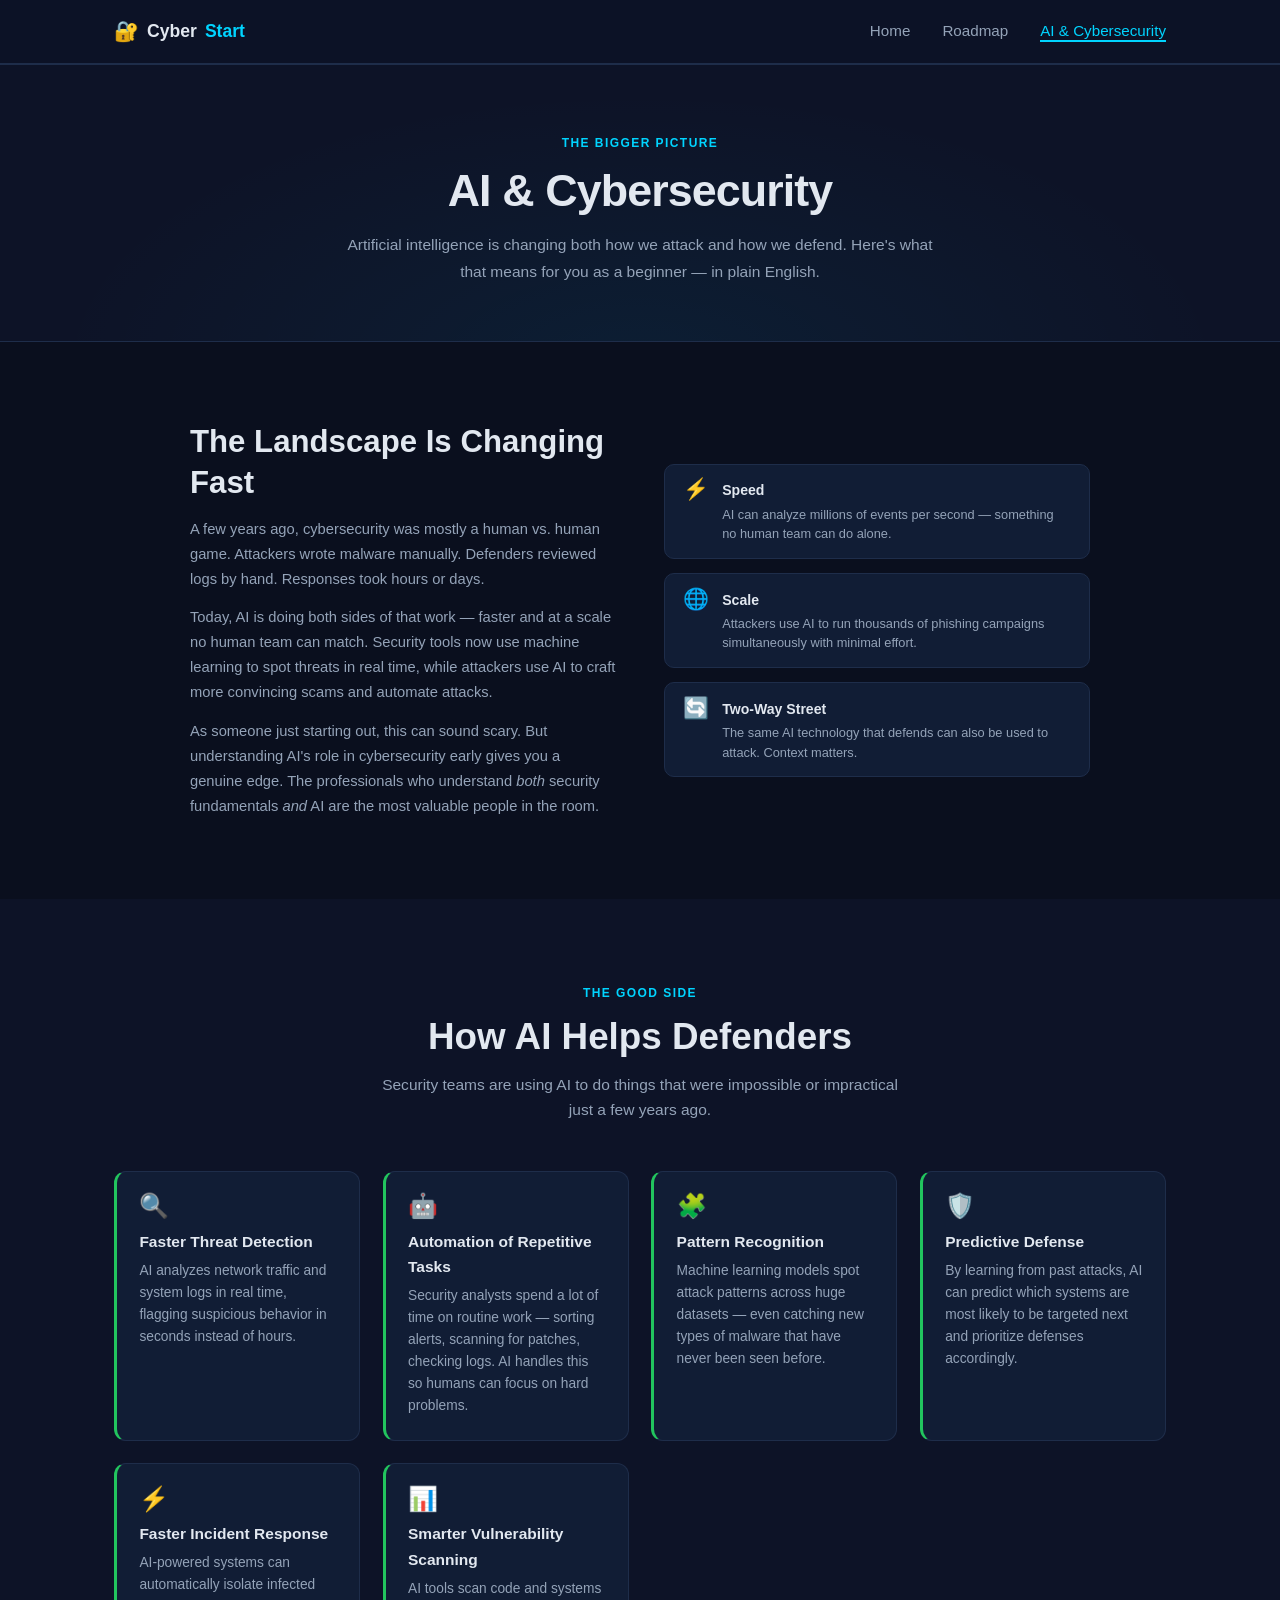
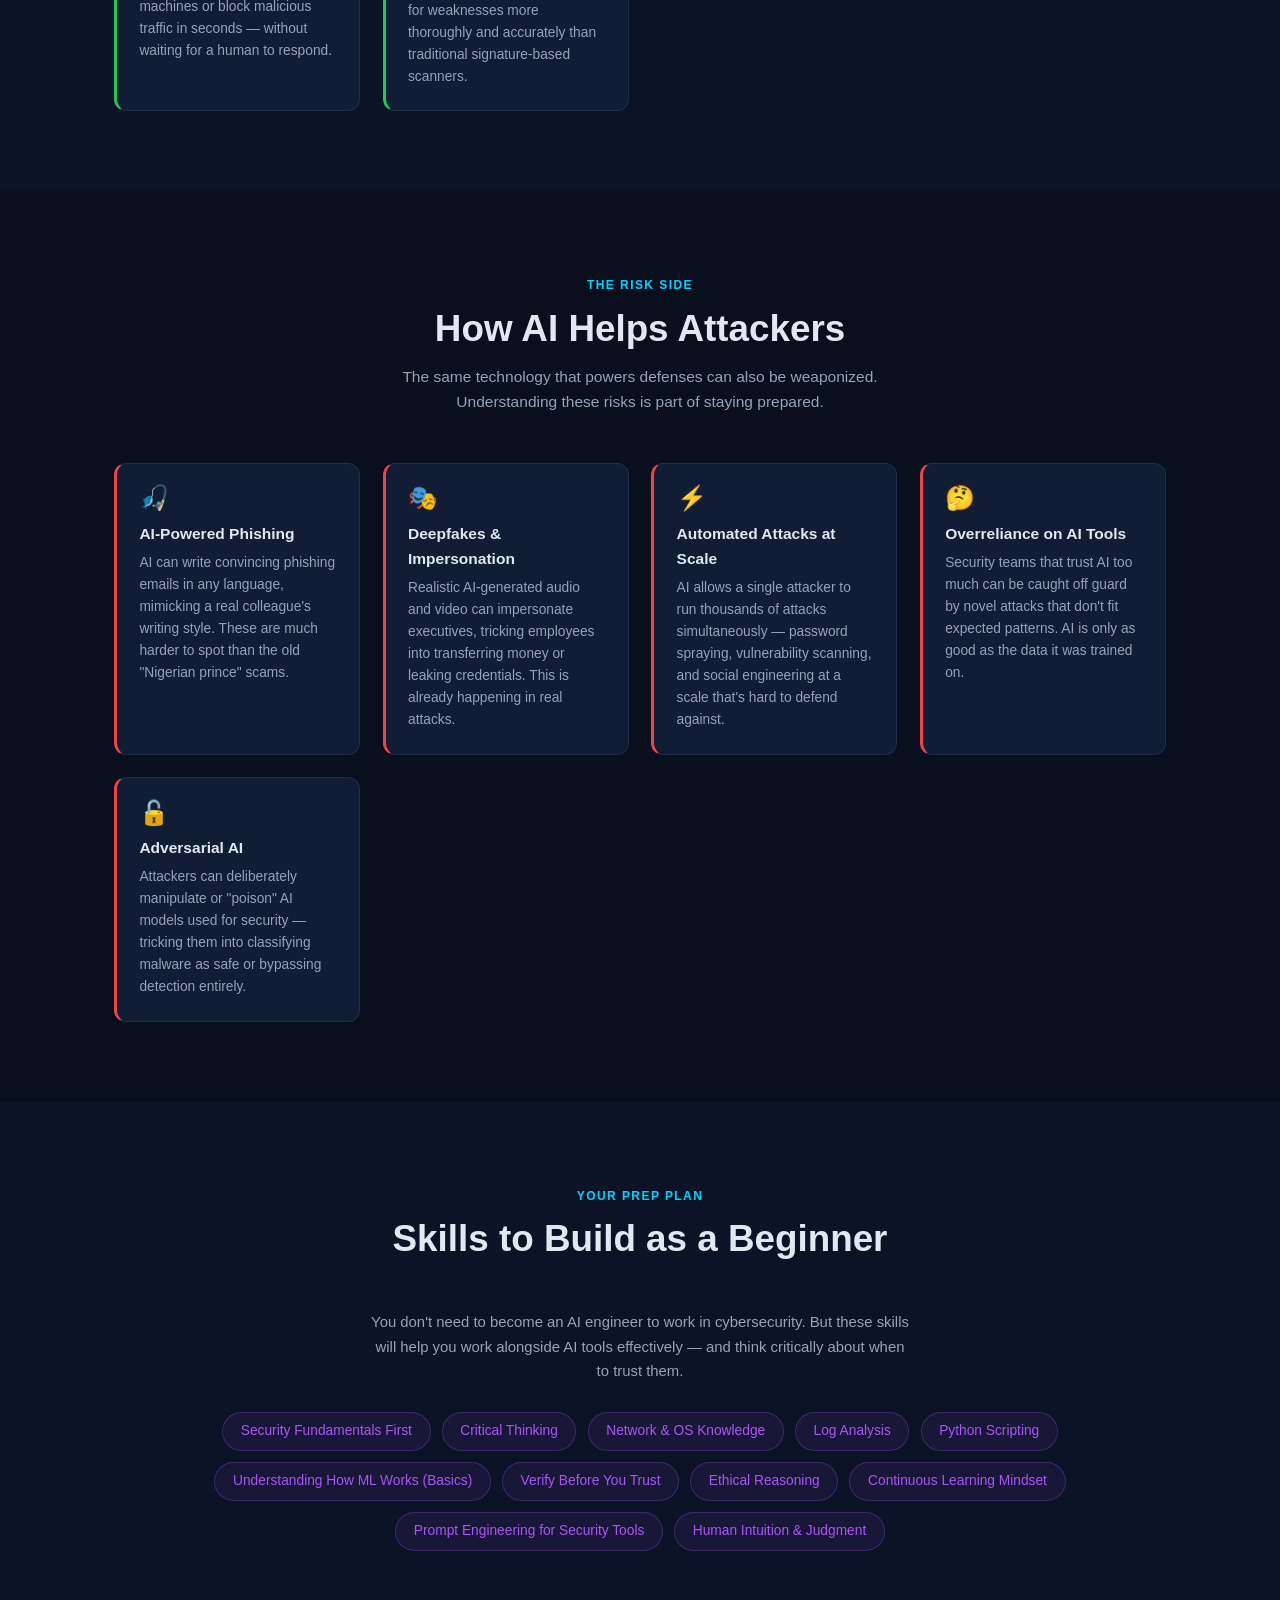
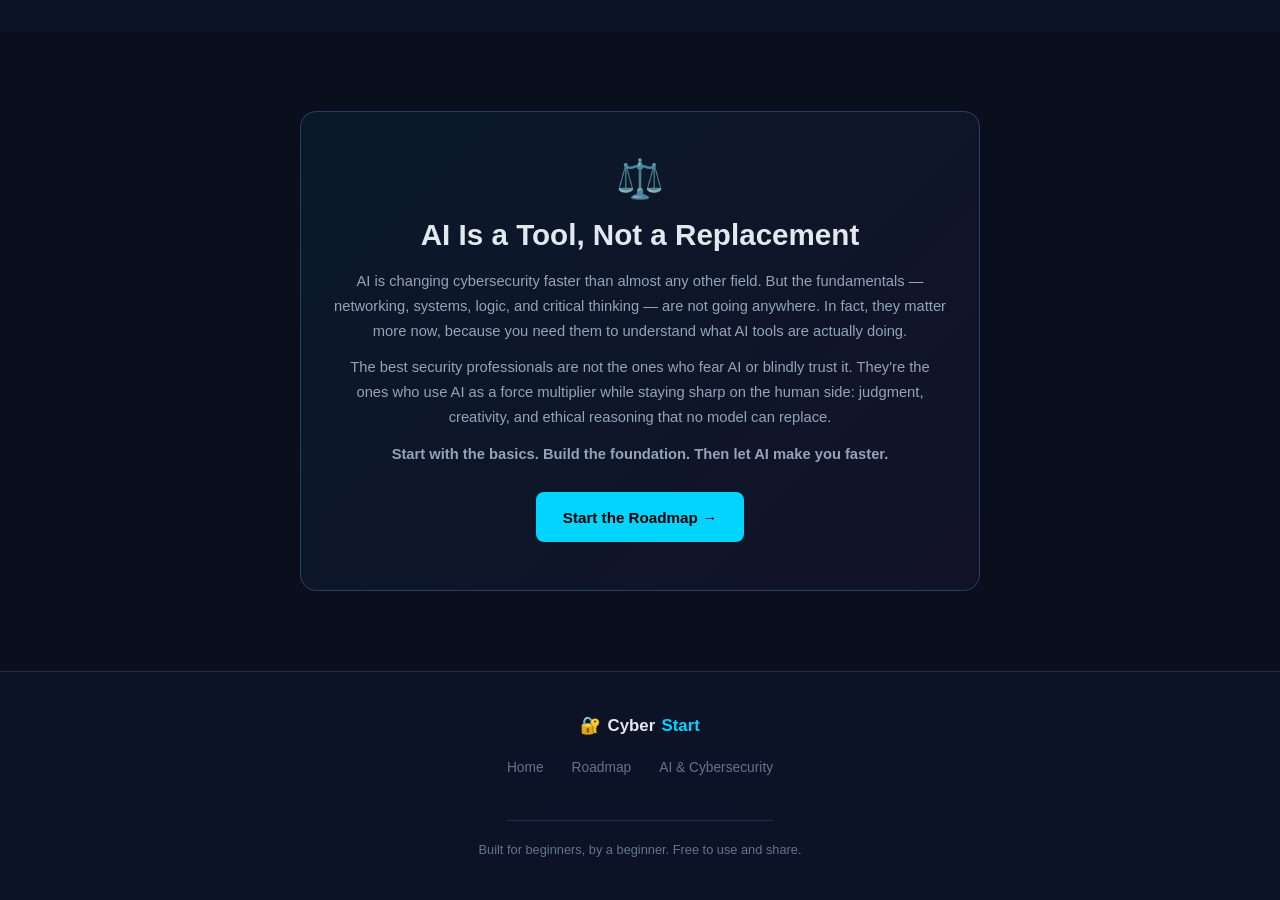
==== ai-cybersecurity.html @ e7b50ce2 "Add files via upload" ====
<!DOCTYPE html>
<html lang="en">
<head>
  <meta charset="UTF-8" />
  <meta name="viewport" content="width=device-width, initial-scale=1.0" />
  <title>AI &amp; Cybersecurity — CyberStart</title>
  <meta name="description" content="How artificial intelligence is changing cybersecurity — benefits, risks, and the skills you need to stay prepared as a beginner." />
  <link rel="stylesheet" href="styles.css" />
</head>
<body>

  <!-- =============================================
       NAVIGATION (same on all pages)
       ============================================= -->
  <nav>
    <div class="nav-inner">
      <a href="index.html" class="nav-logo">
        <span class="icon">🔐</span>
        Cyber<span class="accent">Start</span>
      </a>
      <ul class="nav-links">
        <li><a href="index.html">Home</a></li>
        <li><a href="roadmap.html">Roadmap</a></li>
        <li><a href="ai-cybersecurity.html">AI &amp; Cybersecurity</a></li>
      </ul>
      <button class="hamburger" id="hamburger" aria-label="Toggle navigation">
        <span></span>
        <span></span>
        <span></span>
      </button>
    </div>
  </nav>

  <div class="mobile-menu" id="mobile-menu">
    <a href="index.html">Home</a>
    <a href="roadmap.html">Roadmap</a>
    <a href="ai-cybersecurity.html">AI &amp; Cybersecurity</a>
  </div>


  <!-- =============================================
       PAGE HEADER
       ============================================= -->
  <div class="page-header">
    <div class="page-header-inner">
      <span class="pg-label">The Bigger Picture</span>
      <h1>AI &amp; Cybersecurity</h1>
      <p>
        Artificial intelligence is changing both how we attack and how we defend.
        Here's what that means for you as a beginner — in plain English.
      </p>
    </div>
  </div>


  <!-- =============================================
       INTRO — HOW AI IS CHANGING CYBERSECURITY
       Two-column layout on desktop, stacks on mobile
       ============================================= -->
  <section>
    <div class="container">
      <div class="ai-intro">

        <!-- Left: main explanation text -->
        <div class="ai-intro-text">
          <h2>The Landscape Is Changing Fast</h2>
          <p>
            A few years ago, cybersecurity was mostly a human vs. human game.
            Attackers wrote malware manually. Defenders reviewed logs by hand.
            Responses took hours or days.
          </p>
          <p>
            Today, AI is doing both sides of that work — faster and at a scale
            no human team can match. Security tools now use machine learning to
            spot threats in real time, while attackers use AI to craft more
            convincing scams and automate attacks.
          </p>
          <p>
            As someone just starting out, this can sound scary. But understanding
            AI's role in cybersecurity early gives you a genuine edge. The
            professionals who understand <em>both</em> security fundamentals
            <em>and</em> AI are the most valuable people in the room.
          </p>
        </div>

        <!-- Right: three quick highlight boxes -->
        <div class="ai-highlights">

          <div class="ai-hi">
            <span class="hi-icon">⚡</span>
            <div>
              <h4>Speed</h4>
              <p>AI can analyze millions of events per second — something no human team can do alone.</p>
            </div>
          </div>

          <div class="ai-hi">
            <span class="hi-icon">🌐</span>
            <div>
              <h4>Scale</h4>
              <p>Attackers use AI to run thousands of phishing campaigns simultaneously with minimal effort.</p>
            </div>
          </div>

          <div class="ai-hi">
            <span class="hi-icon">🔄</span>
            <div>
              <h4>Two-Way Street</h4>
              <p>The same AI technology that defends can also be used to attack. Context matters.</p>
            </div>
          </div>

        </div>
      </div>
    </div>
  </section>


  <!-- =============================================
       BENEFITS OF AI IN CYBERSECURITY
       Green-bordered cards in a responsive grid
       ============================================= -->
  <section class="bg-alt">
    <div class="container">

      <div class="sec-header">
        <span class="sec-label">The Good Side</span>
        <h2>How AI Helps Defenders</h2>
        <p>
          Security teams are using AI to do things that were impossible or
          impractical just a few years ago.
        </p>
      </div>

      <!-- Six benefit cards -->
      <div class="grid-auto">

        <div class="benefit-card">
          <span class="ci">🔍</span>
          <h3>Faster Threat Detection</h3>
          <p>
            AI analyzes network traffic and system logs in real time, flagging
            suspicious behavior in seconds instead of hours.
          </p>
        </div>

        <div class="benefit-card">
          <span class="ci">🤖</span>
          <h3>Automation of Repetitive Tasks</h3>
          <p>
            Security analysts spend a lot of time on routine work — sorting
            alerts, scanning for patches, checking logs. AI handles this so
            humans can focus on hard problems.
          </p>
        </div>

        <div class="benefit-card">
          <span class="ci">🧩</span>
          <h3>Pattern Recognition</h3>
          <p>
            Machine learning models spot attack patterns across huge datasets —
            even catching new types of malware that have never been seen before.
          </p>
        </div>

        <div class="benefit-card">
          <span class="ci">🛡️</span>
          <h3>Predictive Defense</h3>
          <p>
            By learning from past attacks, AI can predict which systems are
            most likely to be targeted next and prioritize defenses accordingly.
          </p>
        </div>

        <div class="benefit-card">
          <span class="ci">⚡</span>
          <h3>Faster Incident Response</h3>
          <p>
            AI-powered systems can automatically isolate infected machines or
            block malicious traffic in seconds — without waiting for a human
            to respond.
          </p>
        </div>

        <div class="benefit-card">
          <span class="ci">📊</span>
          <h3>Smarter Vulnerability Scanning</h3>
          <p>
            AI tools scan code and systems for weaknesses more thoroughly and
            accurately than traditional signature-based scanners.
          </p>
        </div>

      </div>
    </div>
  </section>


  <!-- =============================================
       RISKS OF AI IN CYBERSECURITY
       Red-bordered cards — the dangers and downsides
       ============================================= -->
  <section>
    <div class="container">

      <div class="sec-header">
        <span class="sec-label">The Risk Side</span>
        <h2>How AI Helps Attackers</h2>
        <p>
          The same technology that powers defenses can also be weaponized.
          Understanding these risks is part of staying prepared.
        </p>
      </div>

      <!-- Five risk cards -->
      <div class="grid-auto">

        <div class="risk-card">
          <span class="ci">🎣</span>
          <h3>AI-Powered Phishing</h3>
          <p>
            AI can write convincing phishing emails in any language, mimicking
            a real colleague's writing style. These are much harder to spot
            than the old "Nigerian prince" scams.
          </p>
        </div>

        <div class="risk-card">
          <span class="ci">🎭</span>
          <h3>Deepfakes &amp; Impersonation</h3>
          <p>
            Realistic AI-generated audio and video can impersonate executives,
            tricking employees into transferring money or leaking credentials.
            This is already happening in real attacks.
          </p>
        </div>

        <div class="risk-card">
          <span class="ci">⚡</span>
          <h3>Automated Attacks at Scale</h3>
          <p>
            AI allows a single attacker to run thousands of attacks
            simultaneously — password spraying, vulnerability scanning, and
            social engineering at a scale that's hard to defend against.
          </p>
        </div>

        <div class="risk-card">
          <span class="ci">🤔</span>
          <h3>Overreliance on AI Tools</h3>
          <p>
            Security teams that trust AI too much can be caught off guard by
            novel attacks that don't fit expected patterns. AI is only as good
            as the data it was trained on.
          </p>
        </div>

        <div class="risk-card">
          <span class="ci">🔓</span>
          <h3>Adversarial AI</h3>
          <p>
            Attackers can deliberately manipulate or "poison" AI models used
            for security — tricking them into classifying malware as safe or
            bypassing detection entirely.
          </p>
        </div>

      </div>
    </div>
  </section>


  <!-- =============================================
       SKILLS TO BUILD
       What beginners should focus on given the
       current AI landscape
       ============================================= -->
  <section class="bg-alt">
    <div class="container">

      <div class="sec-header">
        <span class="sec-label">Your Prep Plan</span>
        <h2>Skills to Build as a Beginner</h2>
      </div>

      <div class="skills-center">
        <p>
          You don't need to become an AI engineer to work in cybersecurity.
          But these skills will help you work alongside AI tools effectively —
          and think critically about when to trust them.
        </p>

        <!-- Purple skill tag pills -->
        <div class="skill-tags">
          <span class="skill-tag">Security Fundamentals First</span>
          <span class="skill-tag">Critical Thinking</span>
          <span class="skill-tag">Network &amp; OS Knowledge</span>
          <span class="skill-tag">Log Analysis</span>
          <span class="skill-tag">Python Scripting</span>
          <span class="skill-tag">Understanding How ML Works (Basics)</span>
          <span class="skill-tag">Verify Before You Trust</span>
          <span class="skill-tag">Ethical Reasoning</span>
          <span class="skill-tag">Continuous Learning Mindset</span>
          <span class="skill-tag">Prompt Engineering for Security Tools</span>
          <span class="skill-tag">Human Intuition &amp; Judgment</span>
        </div>
      </div>

    </div>
  </section>


  <!-- =============================================
       CONCLUSION / CALLOUT BOX
       Balanced, reassuring wrap-up
       ============================================= -->
  <section>
    <div class="container">
      <div class="callout">

        <span class="c-icon">⚖️</span>
        <h2>AI Is a Tool, Not a Replacement</h2>

        <p>
          AI is changing cybersecurity faster than almost any other field.
          But the fundamentals — networking, systems, logic, and critical thinking —
          are not going anywhere. In fact, they matter more now, because you need
          them to understand what AI tools are actually doing.
        </p>

        <p>
          The best security professionals are not the ones who fear AI or blindly
          trust it. They're the ones who use AI as a force multiplier while staying
          sharp on the human side: judgment, creativity, and ethical reasoning that
          no model can replace.
        </p>

        <p>
          <strong>Start with the basics. Build the foundation. Then let AI make you faster.</strong>
        </p>

        <a href="roadmap.html" class="btn btn-primary">Start the Roadmap →</a>

      </div>
    </div>
  </section>


  <!-- =============================================
       FOOTER (same on all pages)
       ============================================= -->
  <footer>
    <div class="footer-inner">
      <div class="footer-logo">
        <span class="icon">🔐</span>
        Cyber<span class="accent">Start</span>
      </div>
      <nav class="footer-nav" aria-label="Footer navigation">
        <a href="index.html">Home</a>
        <a href="roadmap.html">Roadmap</a>
        <a href="ai-cybersecurity.html">AI &amp; Cybersecurity</a>
      </nav>
      <p class="footer-copy">Built for beginners, by a beginner. Free to use and share.</p>
    </div>
  </footer>

  <script src="script.js"></script>
</body>
</html>
---- styles.css ----
/* ============================================================
   CyberStart — Cybersecurity Roadmap for Beginners
   styles.css  |  Shared styles for all three pages
   ============================================================ */

/* --- Color Variables ---
   Change these to easily restyle the whole site */
:root {
  --dark:        #0a0f1e;   /* page background */
  --dark2:       #0d1327;   /* nav / footer / alt sections */
  --card:        #111d35;   /* card backgrounds */
  --border:      #1e2d4a;   /* subtle borders */
  --border-lit:  #2a3f5f;   /* slightly lighter border on hover */
  --blue:        #00d4ff;   /* primary accent (cyan/blue) */
  --blue-dim:    rgba(0, 212, 255, 0.08);
  --blue-border: rgba(0, 212, 255, 0.22);
  --green:       #22c55e;   /* positive / benefits */
  --green-dim:   rgba(34, 197, 94, 0.08);
  --green-border:rgba(34, 197, 94, 0.25);
  --red:         #ef4444;   /* risks / dangers */
  --red-dim:     rgba(239, 68, 68, 0.08);
  --red-border:  rgba(239, 68, 68, 0.25);
  --purple:      #a855f7;   /* AI / special sections */
  --purple-dim:  rgba(168, 85, 247, 0.08);
  --purple-border:rgba(168, 85, 247, 0.25);
  --text:        #e2e8f0;   /* main body text */
  --muted:       #94a3b8;   /* secondary / helper text */
  --dim:         #64748b;   /* tertiary / footnote text */
  --nav-h:       64px;      /* nav bar height */
}

/* --- Reset & Base Styles --- */
*, *::before, *::after { margin: 0; padding: 0; box-sizing: border-box; }
html { scroll-behavior: smooth; }
body {
  font-family: -apple-system, BlinkMacSystemFont, 'Segoe UI', Roboto, Oxygen, Ubuntu, sans-serif;
  background: var(--dark);
  color: var(--text);
  line-height: 1.65;
  font-size: 16px;
}
a { text-decoration: none; }
ul { list-style: none; }
img { max-width: 100%; }

/* ============================================================
   NAVIGATION
   ============================================================ */
nav {
  height: var(--nav-h);
  background: rgba(13, 19, 39, 0.95);
  border-bottom: 1px solid var(--border);
  position: sticky;
  top: 0;
  z-index: 1000;
  backdrop-filter: blur(10px);
}

.nav-inner {
  max-width: 1100px;
  margin: 0 auto;
  padding: 0 1.5rem;
  height: 100%;
  display: flex;
  align-items: center;
  justify-content: space-between;
}

/* Logo */
.nav-logo {
  display: flex;
  align-items: center;
  gap: 0.5rem;
  font-size: 1.1rem;
  font-weight: 700;
  color: var(--text);
}
.nav-logo .icon { color: var(--blue); font-size: 1.25rem; }
.nav-logo .accent { color: var(--blue); }

/* Desktop links */
.nav-links {
  display: flex;
  gap: 2rem;
  align-items: center;
}
.nav-links a {
  color: var(--muted);
  font-size: 0.95rem;
  font-weight: 500;
  transition: color 0.2s;
  position: relative;
  padding-bottom: 3px;
}
/* Animated underline on hover / active */
.nav-links a::after {
  content: '';
  position: absolute;
  left: 0; bottom: 0;
  width: 0; height: 2px;
  background: var(--blue);
  transition: width 0.2s;
}
.nav-links a:hover        { color: var(--text); }
.nav-links a:hover::after { width: 100%; }
.nav-links a.active       { color: var(--blue); }
.nav-links a.active::after{ width: 100%; }

/* Hamburger button — hidden on desktop */
.hamburger {
  display: none;
  flex-direction: column;
  gap: 5px;
  cursor: pointer;
  background: none;
  border: none;
  padding: 6px;
  border-radius: 6px;
  transition: background 0.2s;
}
.hamburger:hover { background: rgba(255,255,255,0.05); }
.hamburger span {
  display: block;
  width: 22px; height: 2px;
  background: var(--text);
  border-radius: 2px;
  transition: all 0.3s;
}
/* Animate to X when open */
.hamburger.active span:nth-child(1) { transform: translateY(7px) rotate(45deg); }
.hamburger.active span:nth-child(2) { opacity: 0; transform: scaleX(0); }
.hamburger.active span:nth-child(3) { transform: translateY(-7px) rotate(-45deg); }

/* Mobile menu — slides down when .open is added via JS */
.mobile-menu {
  background: var(--dark2);
  border-bottom: 1px solid var(--border);
  max-height: 0;
  overflow: hidden;
  transition: max-height 0.32s ease;
}
.mobile-menu.open { max-height: 220px; }
.mobile-menu a {
  display: block;
  padding: 0.85rem 1.5rem;
  color: var(--muted);
  font-size: 0.95rem;
  border-bottom: 1px solid var(--border);
  transition: color 0.2s, background 0.2s;
}
.mobile-menu a:last-child { border-bottom: none; }
.mobile-menu a:hover,
.mobile-menu a.active {
  color: var(--blue);
  background: var(--blue-dim);
}

/* ============================================================
   LAYOUT HELPERS
   ============================================================ */
.container { max-width: 1100px; margin: 0 auto; padding: 0 1.5rem; }
section    { padding: 5rem 1.5rem; }
.bg-alt    { background: var(--dark2); }

/* Section header — used at the top of most sections */
.sec-header { text-align: center; margin-bottom: 3rem; }
.sec-label {
  display: inline-block;
  color: var(--blue);
  font-size: 0.75rem;
  font-weight: 700;
  letter-spacing: 0.12em;
  text-transform: uppercase;
  margin-bottom: 0.6rem;
}
.sec-header h2 {
  font-size: clamp(1.6rem, 3.5vw, 2.3rem);
  font-weight: 700;
  line-height: 1.25;
  margin-bottom: 0.75rem;
}
.sec-header p {
  color: var(--muted);
  max-width: 540px;
  margin: 0 auto;
  font-size: 0.97rem;
}

/* ============================================================
   BUTTONS
   ============================================================ */
.btn {
  display: inline-flex;
  align-items: center;
  gap: 0.45rem;
  padding: 0.78rem 1.7rem;
  border-radius: 8px;
  font-size: 0.95rem;
  font-weight: 600;
  cursor: pointer;
  border: none;
  transition: all 0.2s;
  white-space: nowrap;
}

/* Solid blue button */
.btn-primary { background: var(--blue); color: #000; }
.btn-primary:hover {
  background: #33dbff;
  transform: translateY(-2px);
  box-shadow: 0 8px 24px rgba(0, 212, 255, 0.28);
}

/* Outlined button */
.btn-outline {
  background: transparent;
  color: var(--blue);
  border: 1.5px solid var(--blue-border);
}
.btn-outline:hover {
  background: var(--blue-dim);
  border-color: var(--blue);
  transform: translateY(-2px);
}

/* ============================================================
   HERO SECTION  (index.html only)
   ============================================================ */
.hero {
  min-height: calc(100vh - var(--nav-h));
  display: flex;
  align-items: center;
  justify-content: center;
  text-align: center;
  padding: 5rem 1.5rem;
  position: relative;
  overflow: hidden;
}

/* Radial glow blobs in the background */
.hero::before {
  content: '';
  position: absolute; inset: 0;
  background:
    radial-gradient(ellipse at 20% 30%, rgba(0,212,255,0.07) 0%, transparent 55%),
    radial-gradient(ellipse at 80% 70%, rgba(168,85,247,0.06) 0%, transparent 55%);
  pointer-events: none;
}

/* Subtle dot-grid overlay */
.hero::after {
  content: '';
  position: absolute; inset: 0;
  background-image:
    radial-gradient(rgba(0,212,255,0.12) 1px, transparent 1px);
  background-size: 40px 40px;
  pointer-events: none;
  mask-image: radial-gradient(ellipse at 50% 50%, black 20%, transparent 75%);
  -webkit-mask-image: radial-gradient(ellipse at 50% 50%, black 20%, transparent 75%);
}

.hero-content {
  position: relative;
  z-index: 1;
  max-width: 680px;
  animation: fadeUp 0.65s ease both;
}

@keyframes fadeUp {
  from { opacity: 0; transform: translateY(22px); }
  to   { opacity: 1; transform: translateY(0); }
}

/* Small badge above the heading */
.hero-badge {
  display: inline-flex;
  align-items: center;
  gap: 0.4rem;
  background: var(--blue-dim);
  border: 1px solid var(--blue-border);
  color: var(--blue);
  padding: 0.35rem 1rem;
  border-radius: 100px;
  font-size: 0.78rem;
  font-weight: 600;
  letter-spacing: 0.04em;
  margin-bottom: 1.6rem;
}

.hero h1 {
  font-size: clamp(2.1rem, 6vw, 3.8rem);
  font-weight: 800;
  line-height: 1.15;
  letter-spacing: -0.02em;
  margin-bottom: 1.2rem;
}
.hero h1 .hl { color: var(--blue); } /* highlighted word */

.hero .subtitle {
  font-size: clamp(0.97rem, 2vw, 1.1rem);
  color: var(--muted);
  max-width: 500px;
  margin: 0 auto 2.5rem;
  line-height: 1.7;
}

.hero-btns {
  display: flex;
  gap: 0.9rem;
  justify-content: center;
  flex-wrap: wrap;
}

/* ============================================================
   PAGE HEADER  (roadmap.html & ai-cybersecurity.html)
   ============================================================ */
.page-header {
  padding: 4rem 1.5rem 3.5rem;
  text-align: center;
  background: var(--dark2);
  border-bottom: 1px solid var(--border);
  position: relative;
  overflow: hidden;
}
.page-header::before {
  content: '';
  position: absolute; inset: 0;
  background: radial-gradient(ellipse at 50% 110%, rgba(0,212,255,0.06) 0%, transparent 65%);
  pointer-events: none;
}
.page-header-inner { position: relative; z-index: 1; max-width: 600px; margin: 0 auto; }
.page-header .pg-label {
  display: inline-block;
  color: var(--blue);
  font-size: 0.75rem;
  font-weight: 700;
  letter-spacing: 0.12em;
  text-transform: uppercase;
  margin-bottom: 0.65rem;
}
.page-header h1 {
  font-size: clamp(1.8rem, 4.5vw, 2.8rem);
  font-weight: 800;
  letter-spacing: -0.02em;
  line-height: 1.2;
  margin-bottom: 0.9rem;
}
.page-header p { color: var(--muted); font-size: 0.97rem; line-height: 1.7; }

/* ============================================================
   CARDS  (general purpose)
   ============================================================ */
.card {
  background: var(--card);
  border: 1px solid var(--border);
  border-radius: 12px;
  padding: 1.6rem;
  transition: border-color 0.2s, transform 0.2s, box-shadow 0.2s;
}
.card:hover {
  border-color: var(--border-lit);
  transform: translateY(-3px);
  box-shadow: 0 12px 32px rgba(0,0,0,0.3);
}
.card .card-icon { font-size: 1.9rem; display: block; margin-bottom: 0.9rem; line-height: 1; }
.card h3 { font-size: 1.02rem; font-weight: 600; margin-bottom: 0.45rem; }
.card p  { color: var(--muted); font-size: 0.9rem; line-height: 1.6; }

/* Grid presets */
.grid-3   { display: grid; grid-template-columns: repeat(3,1fr); gap: 1.4rem; }
.grid-2   { display: grid; grid-template-columns: repeat(2,1fr); gap: 1.4rem; }
.grid-auto{ display: grid; grid-template-columns: repeat(auto-fit, minmax(210px,1fr)); gap: 1.4rem; }

/* ============================================================
   TOPIC PREVIEW CARDS  (index.html "What You'll Learn")
   ============================================================ */
.topic-card {
  display: block;
  background: var(--card);
  border: 1px solid var(--border);
  border-radius: 12px;
  padding: 1.4rem;
  transition: border-color 0.2s, transform 0.2s;
}
.topic-card:hover {
  border-color: var(--blue-border);
  transform: translateY(-3px);
}
.topic-num {
  font-size: 0.72rem;
  font-weight: 700;
  color: var(--blue);
  letter-spacing: 0.08em;
  text-transform: uppercase;
  margin-bottom: 0.5rem;
}
.topic-card h3 { font-size: 0.98rem; font-weight: 600; margin-bottom: 0.4rem; }
.topic-card p  { color: var(--muted); font-size: 0.85rem; line-height: 1.55; }

/* ============================================================
   ABOUT CARD  (index.html)
   ============================================================ */
.about-wrap { max-width: 680px; margin: 0 auto; }
.about-card {
  display: flex;
  gap: 1.75rem;
  align-items: flex-start;
  background: var(--card);
  border: 1px solid var(--border);
  border-radius: 14px;
  padding: 2rem 2.25rem;
}
.about-avatar {
  width: 70px; height: 70px;
  border-radius: 50%;
  background: linear-gradient(135deg, var(--blue), #7c3aed);
  display: flex;
  align-items: center;
  justify-content: center;
  font-size: 1.75rem;
  flex-shrink: 0;
}
.about-info h3   { font-size: 1.1rem; font-weight: 700; margin-bottom: 0.2rem; }
.about-role      { color: var(--blue); font-size: 0.82rem; margin-bottom: 0.7rem; display: block; }
.about-info p    { color: var(--muted); font-size: 0.9rem; line-height: 1.65; }

/* ============================================================
   ROADMAP ACCORDION  (roadmap.html)
   ============================================================ */
.roadmap-list { max-width: 780px; margin: 0 auto; }

.rm-card {
  background: var(--card);
  border: 1px solid var(--border);
  border-radius: 12px;
  margin-bottom: 1rem;
  overflow: hidden;
  transition: border-color 0.2s;
}
.rm-card:hover    { border-color: var(--border-lit); }
.rm-card.is-open  { border-color: var(--blue-border); }

/* Clickable header row */
.rm-header {
  display: flex;
  align-items: center;
  justify-content: space-between;
  padding: 1.2rem 1.5rem;
  cursor: pointer;
  user-select: none;
  gap: 1rem;
  transition: background 0.2s;
}
.rm-header:hover { background: rgba(255,255,255,0.02); }

.rm-header-left { display: flex; align-items: center; gap: 1rem; }

/* Numbered circle */
.rm-num {
  width: 36px; height: 36px;
  background: var(--blue-dim);
  border: 1px solid var(--blue-border);
  border-radius: 50%;
  display: flex;
  align-items: center;
  justify-content: center;
  font-size: 0.82rem;
  font-weight: 700;
  color: var(--blue);
  flex-shrink: 0;
}
.rm-title h3    { font-size: 1rem; font-weight: 600; margin-bottom: 0.1rem; }
.rm-title span  { font-size: 0.78rem; color: var(--dim); }

/* Chevron icon — rotates when open */
.rm-chevron {
  color: var(--dim);
  font-size: 0.95rem;
  flex-shrink: 0;
  transition: transform 0.3s, color 0.2s;
}
.rm-card.is-open .rm-chevron { transform: rotate(180deg); color: var(--blue); }

/* Expandable body */
.rm-body {
  max-height: 0;
  overflow: hidden;
  transition: max-height 0.42s ease;
}
.rm-card.is-open .rm-body { max-height: 700px; }

.rm-inner {
  padding: 1.5rem;
  border-top: 1px solid var(--border);
}
.rm-inner > p { color: var(--muted); font-size: 0.9rem; line-height: 1.7; margin-bottom: 1.1rem; }

/* Mini label inside the accordion body */
.rm-label {
  font-size: 0.72rem;
  font-weight: 700;
  letter-spacing: 0.1em;
  text-transform: uppercase;
  color: var(--blue);
  margin-bottom: 0.55rem;
  margin-top: 1.1rem;
}
.rm-label:first-child { margin-top: 0; }

.rm-inner .why-text {
  color: var(--muted);
  font-size: 0.9rem;
  line-height: 1.65;
}

/* Concept pill tags */
.tags {
  display: flex;
  flex-wrap: wrap;
  gap: 0.45rem;
}
.tag {
  background: var(--blue-dim);
  border: 1px solid var(--blue-border);
  color: var(--blue);
  padding: 0.25rem 0.7rem;
  border-radius: 100px;
  font-size: 0.78rem;
  font-weight: 500;
}

/* Next Step box inside accordion */
.next-step {
  display: flex;
  gap: 0.75rem;
  align-items: flex-start;
  background: var(--green-dim);
  border: 1px solid var(--green-border);
  border-radius: 8px;
  padding: 0.9rem 1.1rem;
  margin-top: 1.1rem;
}
.next-step-icon { font-size: 1rem; flex-shrink: 0; line-height: 1.6; }
.next-step p    { color: var(--muted); font-size: 0.86rem; line-height: 1.6; margin: 0; }
.next-step strong { color: var(--green); }

/* ============================================================
   AI PAGE — BENEFIT & RISK CARDS
   ============================================================ */
.benefit-card {
  background: var(--card);
  border: 1px solid var(--border);
  border-left: 3px solid var(--green);
  border-radius: 12px;
  padding: 1.4rem;
  transition: transform 0.2s, box-shadow 0.2s;
}
.benefit-card:hover { transform: translateY(-3px); box-shadow: 0 8px 24px rgba(0,0,0,0.25); }

.risk-card {
  background: var(--card);
  border: 1px solid var(--border);
  border-left: 3px solid var(--red);
  border-radius: 12px;
  padding: 1.4rem;
  transition: transform 0.2s, box-shadow 0.2s;
}
.risk-card:hover { transform: translateY(-3px); box-shadow: 0 8px 24px rgba(0,0,0,0.25); }

.benefit-card .ci, .risk-card .ci { font-size: 1.5rem; display: block; margin-bottom: 0.65rem; line-height: 1; }
.benefit-card h3, .risk-card h3   { font-size: 0.97rem; font-weight: 600; margin-bottom: 0.35rem; }
.benefit-card p,  .risk-card p    { color: var(--muted); font-size: 0.86rem; line-height: 1.6; }

/* AI intro two-column layout */
.ai-intro {
  display: grid;
  grid-template-columns: 1fr 1fr;
  gap: 3rem;
  align-items: center;
  max-width: 900px;
  margin: 0 auto;
}
.ai-intro-text h2  { font-size: clamp(1.4rem, 2.8vw, 1.95rem); font-weight: 700; margin-bottom: 0.85rem; line-height: 1.3; }
.ai-intro-text p   { color: var(--muted); font-size: 0.92rem; line-height: 1.7; margin-bottom: 0.85rem; }
.ai-intro-text p:last-child { margin-bottom: 0; }

/* Highlight items on the right column */
.ai-highlights { display: flex; flex-direction: column; gap: 0.9rem; }
.ai-hi {
  display: flex;
  gap: 0.85rem;
  align-items: flex-start;
  background: var(--card);
  border: 1px solid var(--border);
  border-radius: 10px;
  padding: 0.9rem 1.1rem;
}
.ai-hi .hi-icon { font-size: 1.3rem; line-height: 1; flex-shrink: 0; }
.ai-hi h4  { font-size: 0.88rem; font-weight: 600; margin-bottom: 0.15rem; }
.ai-hi p   { font-size: 0.8rem;  color: var(--muted); line-height: 1.5; }

/* ============================================================
   SKILLS SECTION  (ai-cybersecurity.html)
   ============================================================ */
.skills-center { text-align: center; }
.skills-center > p { color: var(--muted); max-width: 540px; margin: 0 auto 1.75rem; font-size: 0.93rem; }
.skill-tags { display: flex; flex-wrap: wrap; gap: 0.7rem; justify-content: center; }
.skill-tag {
  background: var(--purple-dim);
  border: 1px solid var(--purple-border);
  color: var(--purple);
  padding: 0.45rem 1.1rem;
  border-radius: 100px;
  font-size: 0.86rem;
  font-weight: 500;
  transition: background 0.2s;
}
.skill-tag:hover { background: rgba(168,85,247,0.14); }

/* ============================================================
   CALLOUT / CONCLUSION BOX
   ============================================================ */
.callout {
  background: linear-gradient(135deg, rgba(0,212,255,0.05), rgba(168,85,247,0.05));
  border: 1px solid var(--border-lit);
  border-radius: 16px;
  padding: 3rem 2rem;
  text-align: center;
  max-width: 680px;
  margin: 0 auto;
}
.callout .c-icon    { font-size: 2.4rem; display: block; margin-bottom: 1.1rem; line-height: 1; }
.callout h2         { font-size: clamp(1.35rem, 2.8vw, 1.85rem); font-weight: 700; margin-bottom: 0.9rem; line-height: 1.3; }
.callout p          { color: var(--muted); font-size: 0.92rem; line-height: 1.7; margin-bottom: 0.7rem; }
.callout p:last-of-type { margin-bottom: 1.6rem; }

/* ============================================================
   FOOTER
   ============================================================ */
footer {
  background: var(--dark2);
  border-top: 1px solid var(--border);
  padding: 2.5rem 1.5rem;
}
.footer-inner {
  max-width: 1100px;
  margin: 0 auto;
  display: flex;
  flex-direction: column;
  align-items: center;
  gap: 1.1rem;
  text-align: center;
}
.footer-logo {
  display: flex;
  align-items: center;
  gap: 0.4rem;
  font-size: 1.05rem;
  font-weight: 700;
  color: var(--text);
}
.footer-logo .icon  { color: var(--blue); }
.footer-logo .accent{ color: var(--blue); }
.footer-nav { display: flex; gap: 1.75rem; flex-wrap: wrap; justify-content: center; }
.footer-nav a { color: var(--dim); font-size: 0.86rem; transition: color 0.2s; }
.footer-nav a:hover { color: var(--blue); }
.footer-copy { color: var(--dim); font-size: 0.8rem; }

/* ============================================================
   RESPONSIVE BREAKPOINTS
   ============================================================ */

/* Tablet */
@media (max-width: 900px) {
  .grid-3   { grid-template-columns: repeat(2,1fr); }
  .ai-intro { grid-template-columns: 1fr; gap: 2rem; }
}

/* Mobile */
@media (max-width: 640px) {
  /* Show hamburger, hide desktop nav links */
  .nav-links  { display: none; }
  .hamburger  { display: flex; }

  /* Single-column grids */
  .grid-3, .grid-2 { grid-template-columns: 1fr; }

  section { padding: 3.5rem 1.25rem; }

  .about-card {
    flex-direction: column;
    align-items: center;
    text-align: center;
    padding: 1.6rem;
  }

  .hero-btns          { flex-direction: column; align-items: center; }
  .btn                { width: 100%; justify-content: center; max-width: 280px; }

  .callout { padding: 2rem 1.25rem; }
}

@media (max-width: 400px) {
  .hero { min-height: auto; padding: 4rem 1rem 3.5rem; }
}
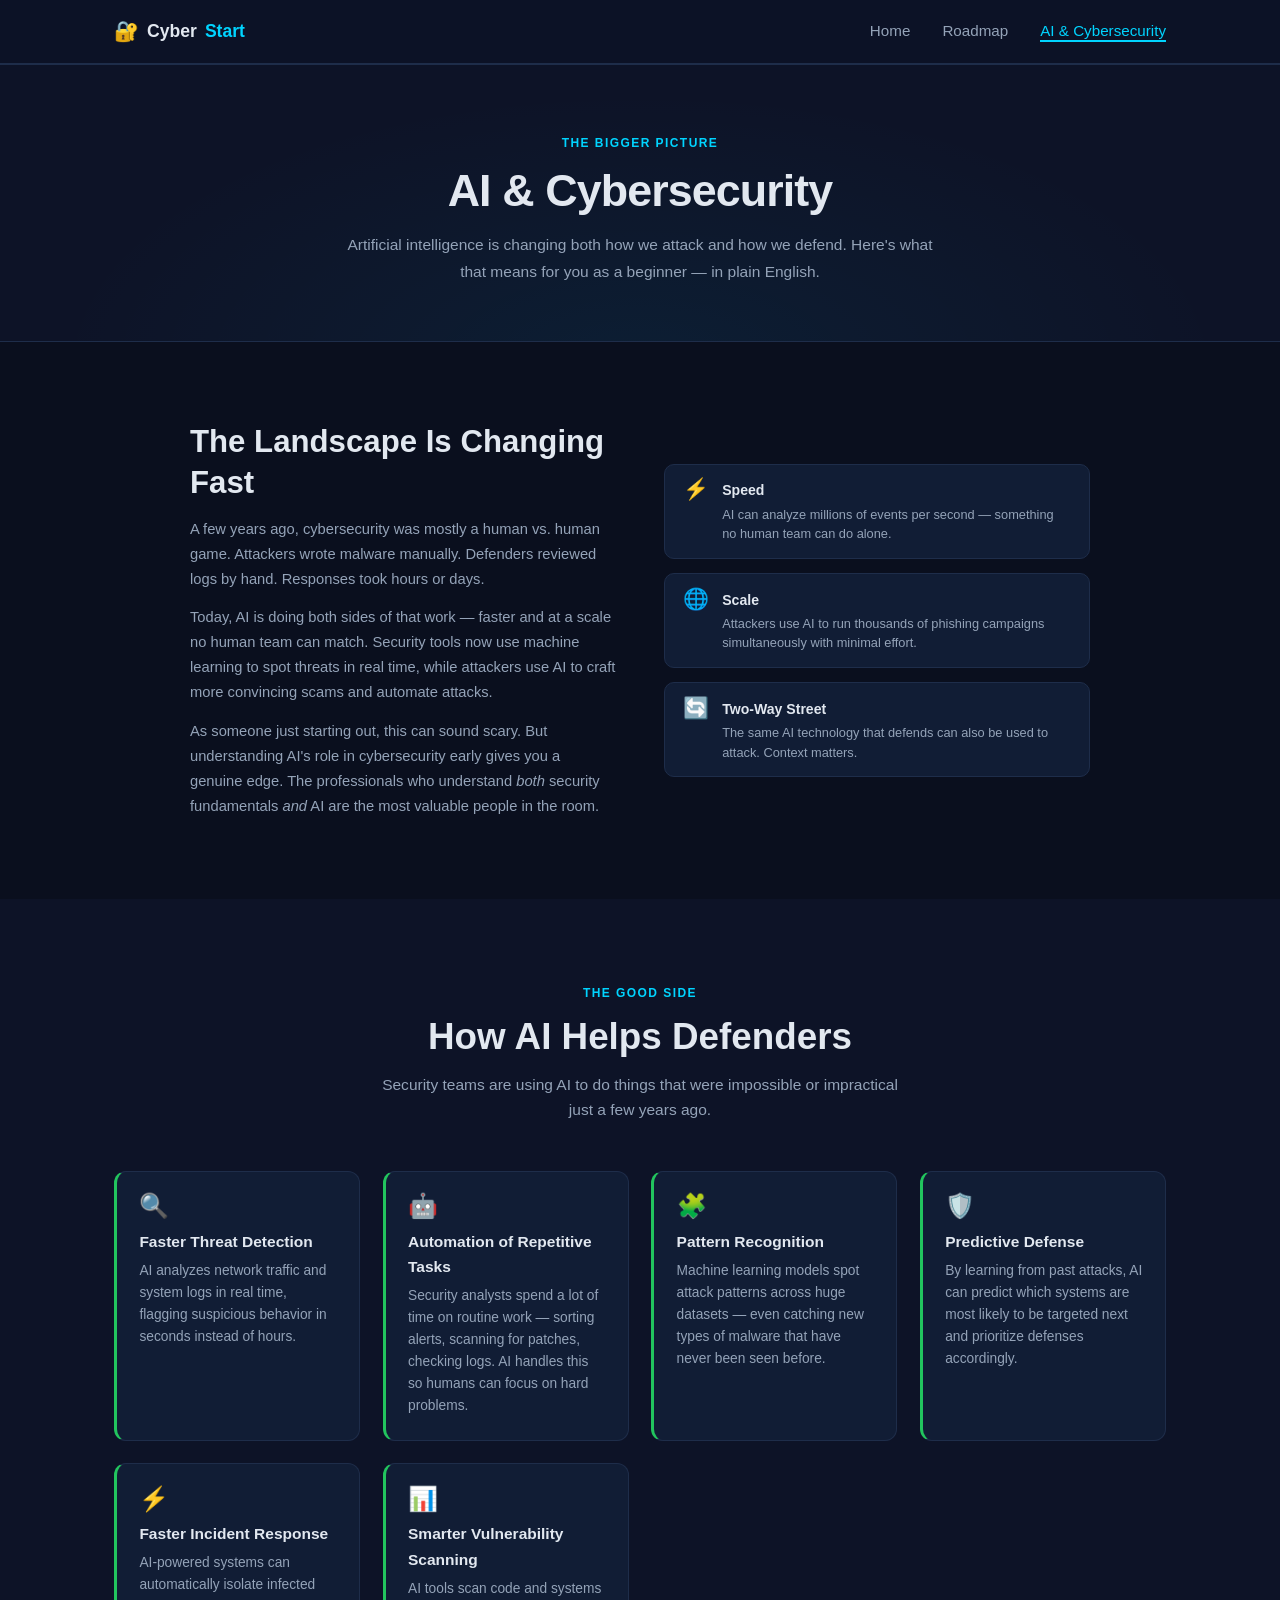
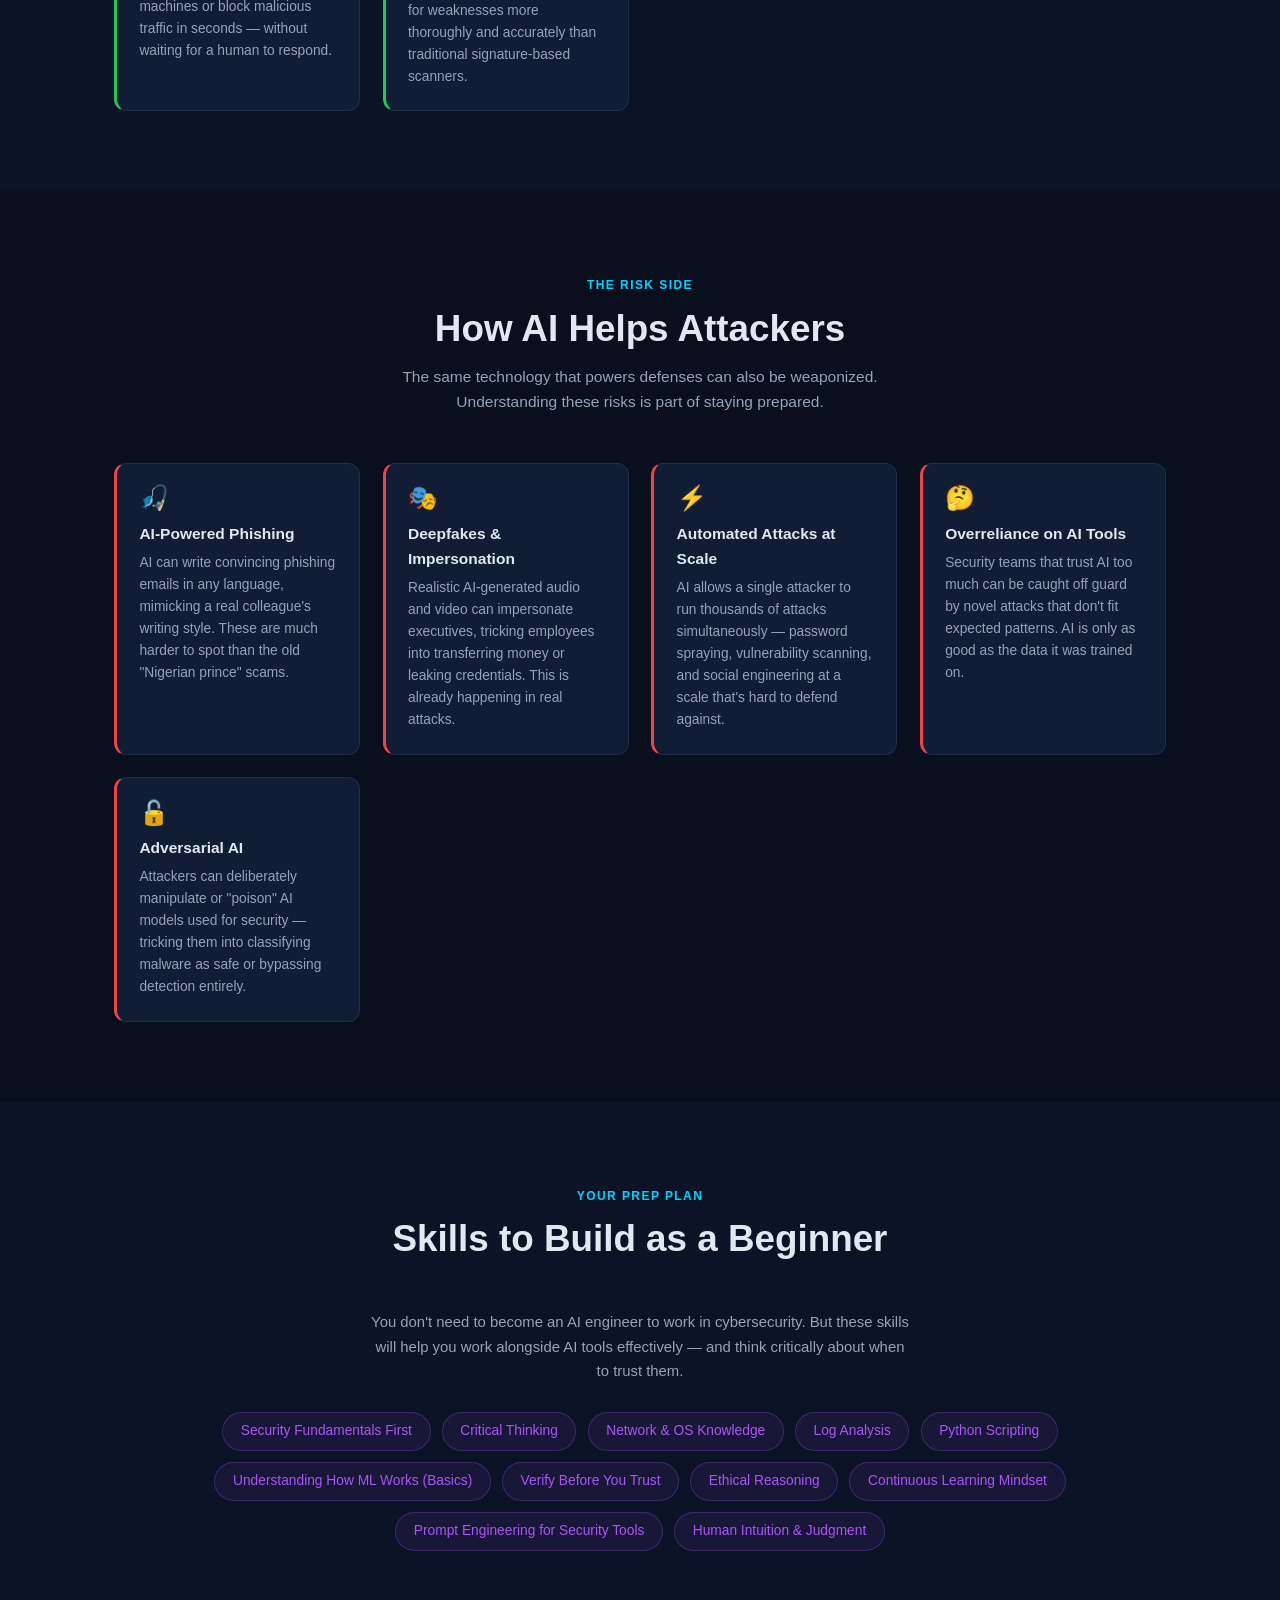
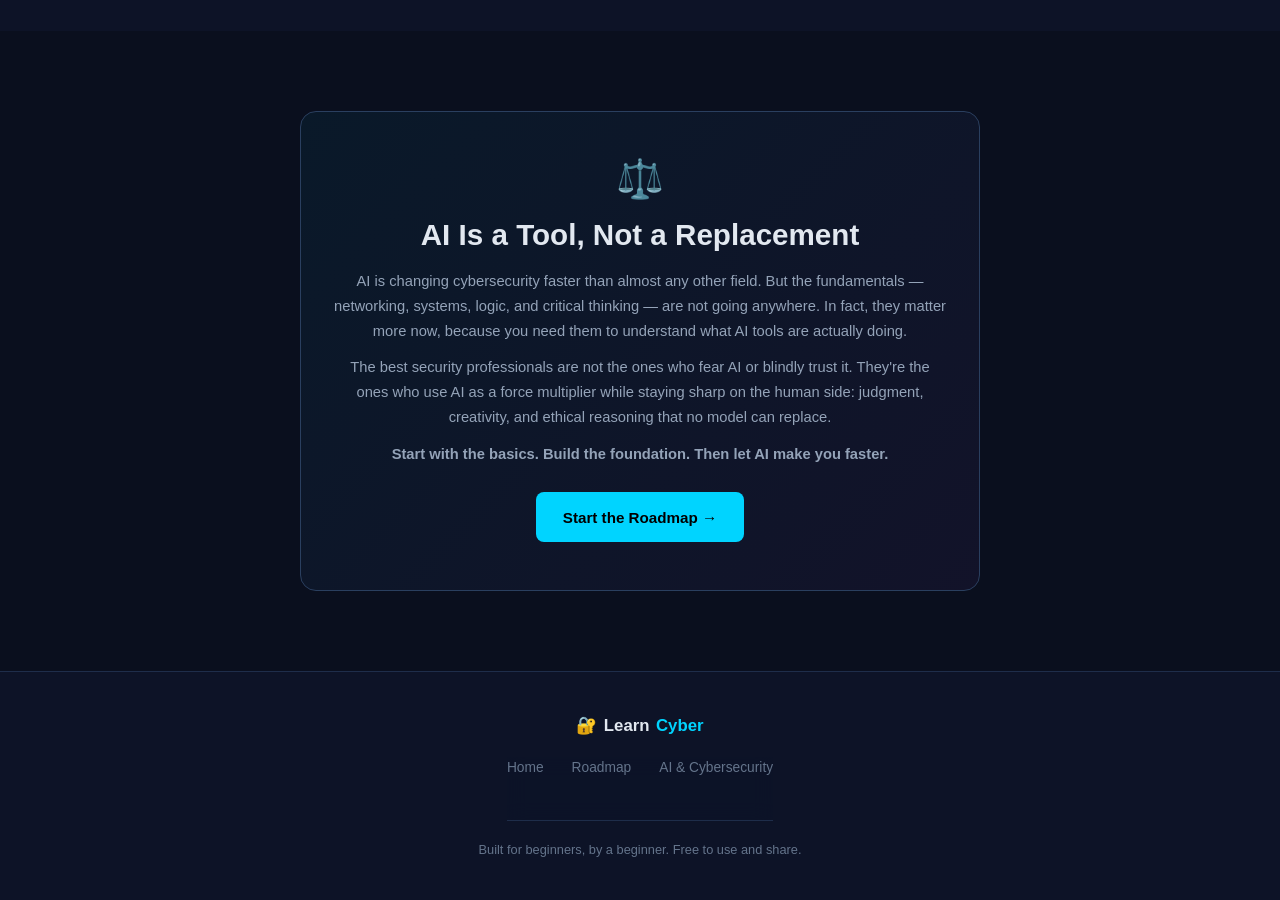
==== commit c0bb0611: "Change footer branding from 'CyberStart' to 'LearnCyber'" ====
--- a/ai-cybersecurity.html
+++ b/ai-cybersecurity.html
@@ -3,7 +3,7 @@
 <head>
   <meta charset="UTF-8" />
   <meta name="viewport" content="width=device-width, initial-scale=1.0" />
-  <title>AI &amp; Cybersecurity — CyberStart</title>
+  <title>AI &amp; Cybersecurity — LearnCyber</title>
   <meta name="description" content="How artificial intelligence is changing cybersecurity — benefits, risks, and the skills you need to stay prepared as a beginner." />
   <link rel="stylesheet" href="styles.css" />
 </head>
@@ -353,7 +353,7 @@
     <div class="footer-inner">
       <div class="footer-logo">
         <span class="icon">🔐</span>
-        Cyber<span class="accent">Start</span>
+        Learn<span class="accent">Cyber</span>
       </div>
       <nav class="footer-nav" aria-label="Footer navigation">
         <a href="index.html">Home</a>
--- a/styles.css
+++ b/styles.css
@@ -411,13 +411,11 @@
   padding: 2rem 2.25rem;
 }
 .about-avatar {
-  width: 70px; height: 70px;
+  width: 88px; height: 88px;
   border-radius: 50%;
-  background: linear-gradient(135deg, var(--blue), #7c3aed);
-  display: flex;
-  align-items: center;
-  justify-content: center;
-  font-size: 1.75rem;
+  object-fit: cover;
+  filter: grayscale(100%);
+  border: 2px solid var(--border-lit);
   flex-shrink: 0;
 }
 .about-info h3   { font-size: 1.1rem; font-weight: 700; margin-bottom: 0.2rem; }
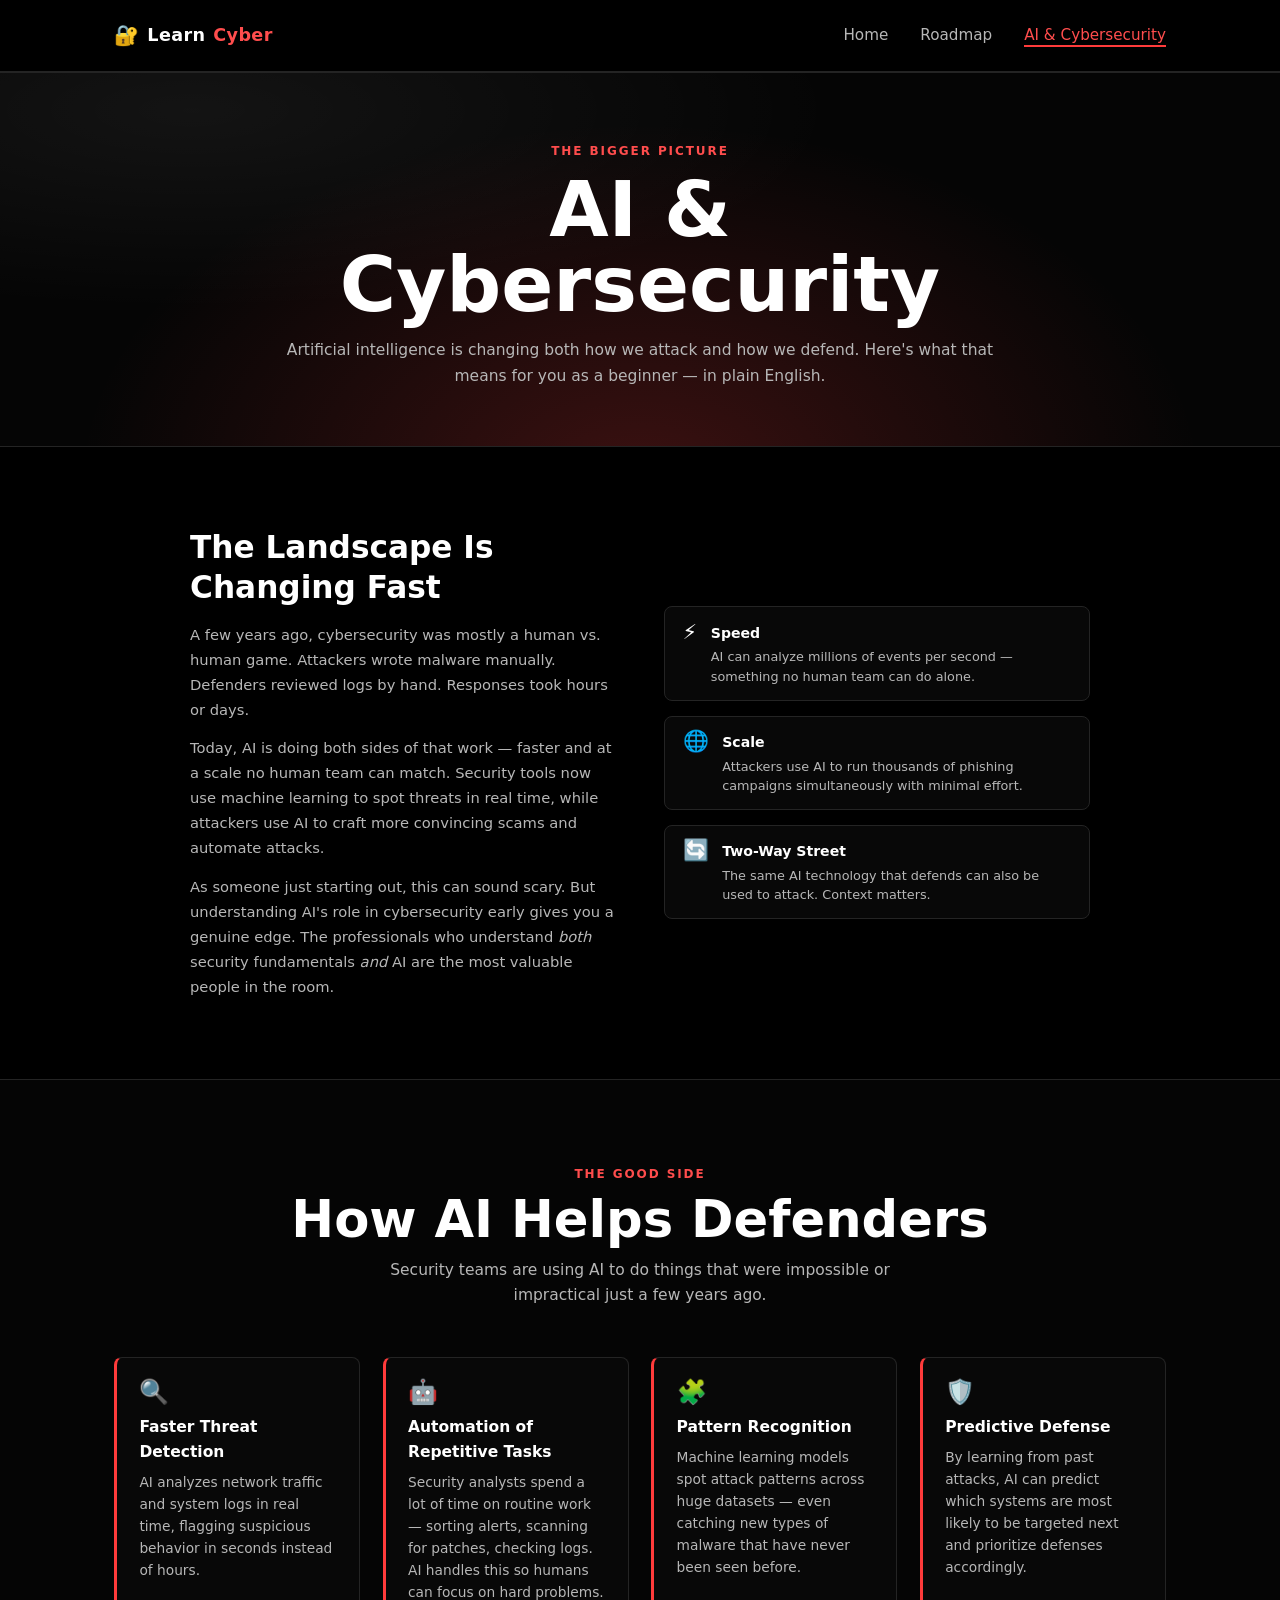
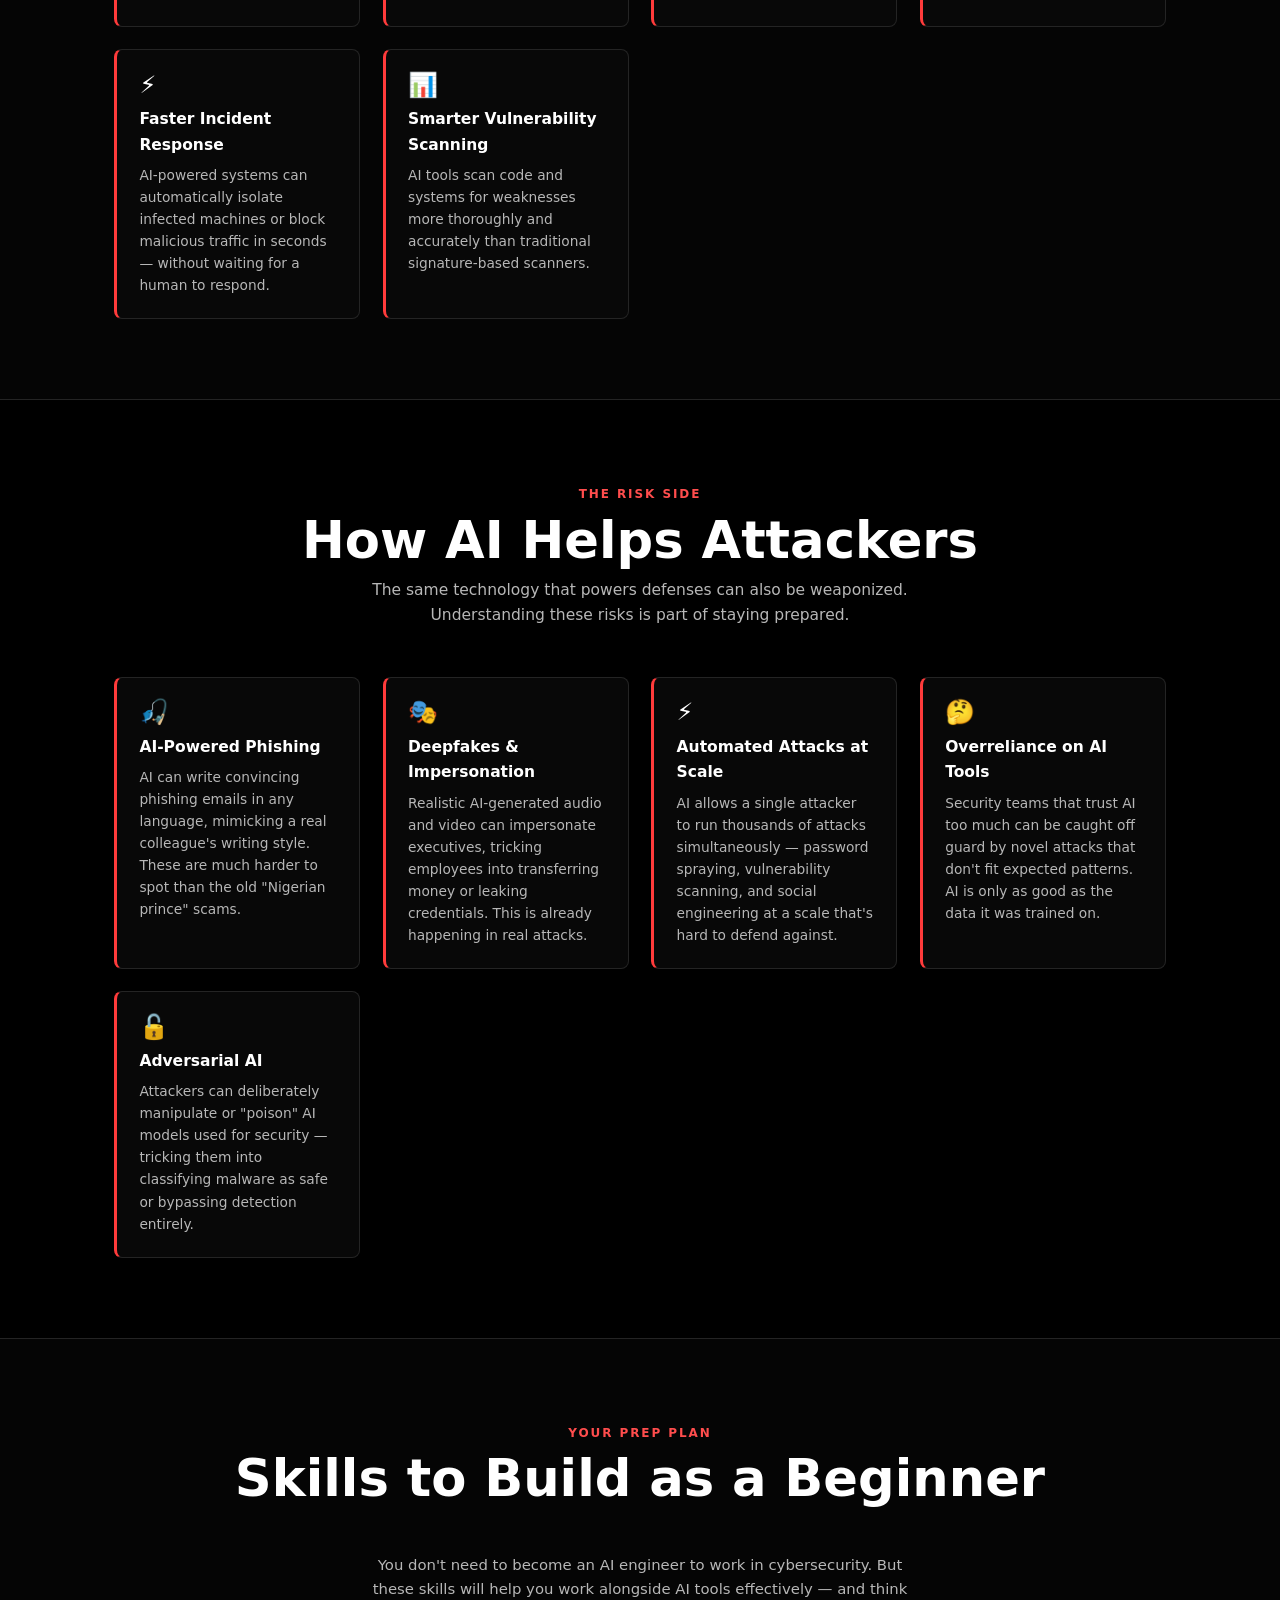
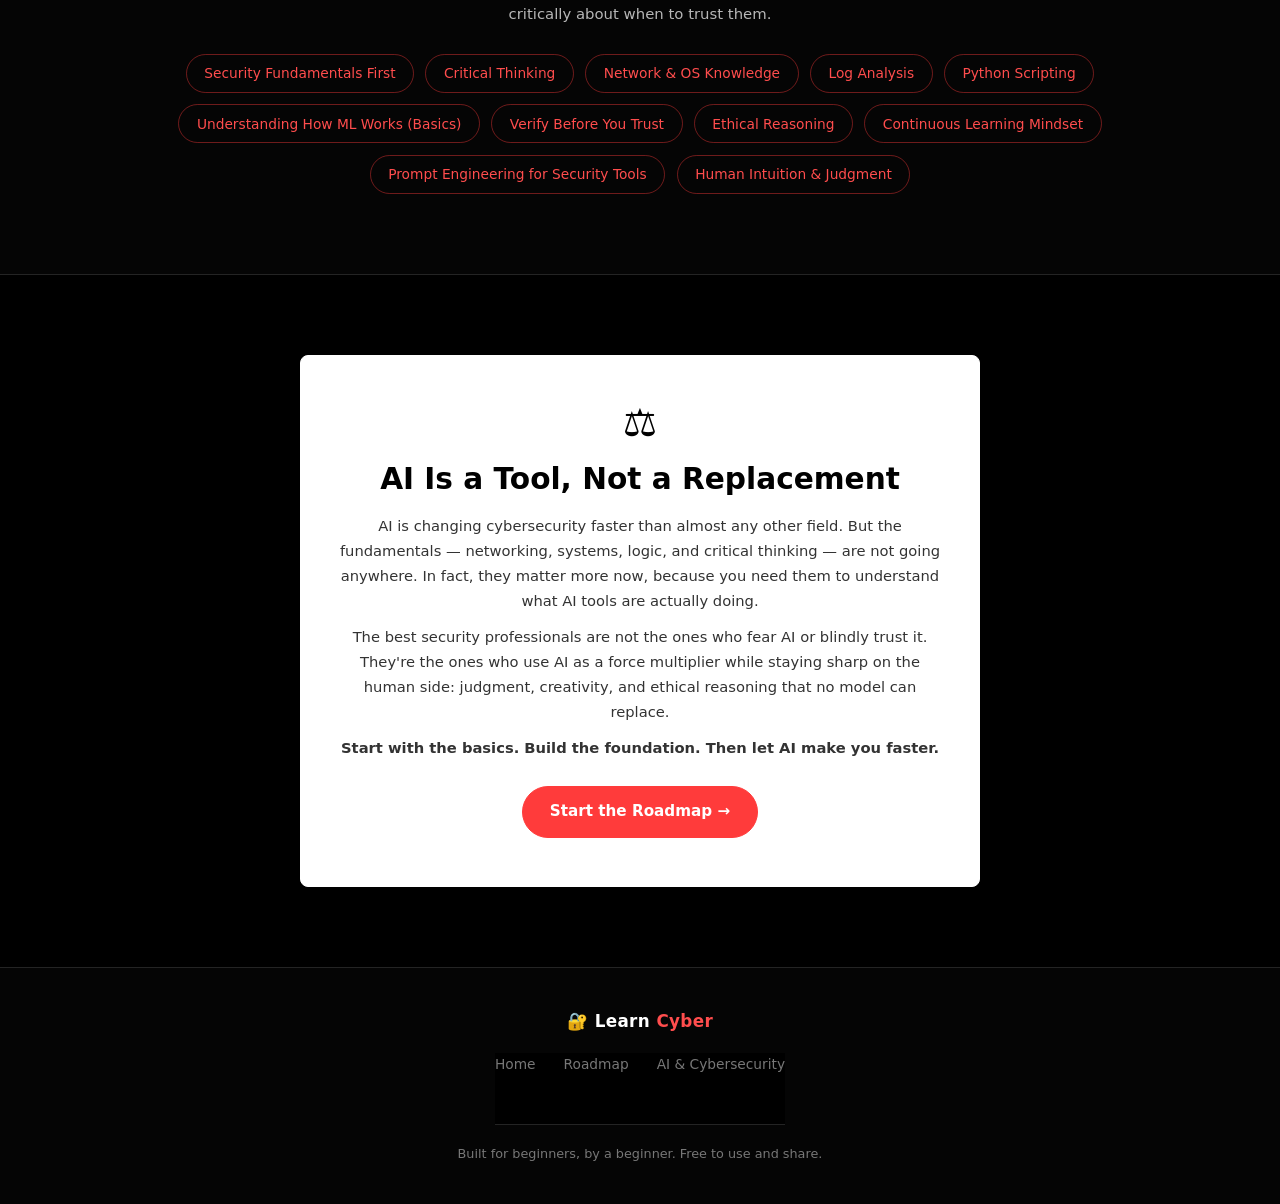
==== commit 159ab586: "Change navigation title from 'Cyber' to 'Learn Cyber'" ====
--- a/ai-cybersecurity.html
+++ b/ai-cybersecurity.html
@@ -16,7 +16,7 @@
     <div class="nav-inner">
       <a href="index.html" class="nav-logo">
         <span class="icon">🔐</span>
-        Cyber<span class="accent">Start</span>
+        Learn<span class="accent">Cyber</span>
       </a>
       <ul class="nav-links">
         <li><a href="index.html">Home</a></li>
--- a/styles.css
+++ b/styles.css
@@ -6,27 +6,27 @@
 /* --- Color Variables ---
    Change these to easily restyle the whole site */
 :root {
-  --dark:        #0a0f1e;   /* page background */
-  --dark2:       #0d1327;   /* nav / footer / alt sections */
-  --card:        #111d35;   /* card backgrounds */
-  --border:      #1e2d4a;   /* subtle borders */
-  --border-lit:  #2a3f5f;   /* slightly lighter border on hover */
-  --blue:        #00d4ff;   /* primary accent (cyan/blue) */
-  --blue-dim:    rgba(0, 212, 255, 0.08);
-  --blue-border: rgba(0, 212, 255, 0.22);
-  --green:       #22c55e;   /* positive / benefits */
-  --green-dim:   rgba(34, 197, 94, 0.08);
-  --green-border:rgba(34, 197, 94, 0.25);
-  --red:         #ef4444;   /* risks / dangers */
-  --red-dim:     rgba(239, 68, 68, 0.08);
-  --red-border:  rgba(239, 68, 68, 0.25);
-  --purple:      #a855f7;   /* AI / special sections */
-  --purple-dim:  rgba(168, 85, 247, 0.08);
-  --purple-border:rgba(168, 85, 247, 0.25);
-  --text:        #e2e8f0;   /* main body text */
-  --muted:       #94a3b8;   /* secondary / helper text */
-  --dim:         #64748b;   /* tertiary / footnote text */
-  --nav-h:       64px;      /* nav bar height */
+  --dark:        #000;      /* page background */
+  --dark2:       #050505;   /* nav / footer / alt sections */
+  --card:        #0b0b0b;   /* card backgrounds */
+  --border:      #242424;   /* subtle borders */
+  --border-lit:  #3a3a3a;   /* slightly lighter border on hover */
+  --blue:        #ff3b3b;   /* primary accent */
+  --blue-dim:    rgba(255, 59, 59, 0.1);
+  --blue-border: rgba(255, 59, 59, 0.42);
+  --green:       #fff;      /* positive / benefits */
+  --green-dim:   rgba(255, 255, 255, 0.05);
+  --green-border:rgba(255, 255, 255, 0.28);
+  --red:         #fff;      /* risks / dangers */
+  --red-dim:     rgba(255, 255, 255, 0.05);
+  --red-border:  rgba(255, 255, 255, 0.28);
+  --purple:      #fff;      /* AI / special sections */
+  --purple-dim:  rgba(255, 255, 255, 0.05);
+  --purple-border:rgba(255, 255, 255, 0.28);
+  --text:        #fff;      /* main body text */
+  --muted:       #b7b7b7;   /* secondary / helper text */
+  --dim:         #777;      /* tertiary / footnote text */
+  --nav-h:       72px;      /* nav bar height */
 }
 
 /* --- Reset & Base Styles --- */
@@ -701,3 +701,319 @@
 @media (max-width: 400px) {
   .hero { min-height: auto; padding: 4rem 1rem 3.5rem; }
 }
+
+/* ============================================================
+   CLEAN BLACK THEME OVERRIDES
+   ============================================================ */
+body {
+  background: #000;
+  color: #fff;
+  font-family: Inter, ui-sans-serif, system-ui, -apple-system, BlinkMacSystemFont, "Segoe UI", sans-serif;
+}
+
+nav {
+  background: rgba(0, 0, 0, 0.88);
+  border-bottom-color: var(--border);
+  backdrop-filter: blur(18px);
+}
+
+.nav-logo,
+.footer-logo {
+  letter-spacing: 0.02em;
+}
+
+.nav-logo .icon,
+.footer-logo .icon {
+  filter: none;
+}
+
+.nav-logo .accent,
+.footer-logo .accent,
+.hero h1 .hl {
+  color: #ff4d4d;
+}
+
+.nav-links a {
+  color: var(--muted);
+}
+
+.nav-links a::after {
+  background: #ff3b3b;
+}
+
+.nav-links a:hover,
+.nav-links a.active {
+  color: #ff4d4d;
+}
+
+.hamburger {
+  border: 1px solid transparent;
+}
+
+.hamburger:hover {
+  background: var(--blue-dim);
+  border-color: var(--border);
+}
+
+.mobile-menu {
+  background: #050505;
+  border-bottom-color: var(--border);
+}
+
+.mobile-menu a:hover,
+.mobile-menu a.active {
+  color: #ff4d4d;
+  background: var(--blue-dim);
+}
+
+section {
+  border-top: 1px solid var(--border);
+}
+
+section:first-of-type,
+.hero {
+  border-top: 0;
+}
+
+.bg-alt {
+  background: #050505;
+}
+
+.sec-label,
+.page-header .pg-label,
+.topic-num,
+.rm-label,
+.about-role {
+  color: #ff4d4d;
+  letter-spacing: 0.16em;
+}
+
+.sec-header h2,
+.page-header h1,
+.hero h1,
+.callout h2,
+.ai-intro-text h2 {
+  letter-spacing: 0;
+}
+
+.sec-header h2 {
+  font-size: clamp(2rem, 4vw, 4rem);
+  line-height: 1;
+}
+
+.sec-header p,
+.page-header p,
+.hero .subtitle,
+.card p,
+.topic-card p,
+.about-info p,
+.rm-inner > p,
+.rm-inner .why-text,
+.next-step p,
+.benefit-card p,
+.risk-card p,
+.ai-intro-text p,
+.ai-hi p,
+.skills-center > p,
+.callout p {
+  color: var(--muted);
+}
+
+.btn {
+  border-radius: 999px;
+  min-height: 46px;
+  box-shadow: none;
+}
+
+.btn-primary {
+  background: #ff3b3b;
+  border: 1px solid #ff3b3b;
+  color: #fff;
+}
+
+.btn-primary:hover {
+  background: #ff5a5a;
+  box-shadow: none;
+}
+
+.btn-outline {
+  color: #ff4d4d;
+  border-color: var(--blue-border);
+}
+
+.btn-outline:hover {
+  background: var(--blue-dim);
+  border-color: #ff4d4d;
+}
+
+.hero {
+  background: #000;
+}
+
+.hero::before,
+.hero::after {
+  display: none;
+}
+
+.hero-content {
+  max-width: 860px;
+}
+
+.hero-badge {
+  background: transparent;
+  border-color: var(--border-lit);
+  color: var(--muted);
+}
+
+.hero h1 {
+  font-size: clamp(3rem, 8vw, 7.4rem);
+  line-height: 0.95;
+  font-weight: 760;
+}
+
+.hero .subtitle {
+  max-width: 640px;
+}
+
+.page-header {
+  background: #050505;
+  border-bottom-color: var(--border);
+}
+
+.page-header::before {
+  display: block;
+  background:
+    radial-gradient(ellipse at 50% 110%, rgba(255, 59, 59, 0.22) 0%, transparent 62%),
+    radial-gradient(ellipse at 15% 10%, rgba(255, 255, 255, 0.06) 0%, transparent 42%);
+}
+
+.page-header-inner {
+  max-width: 760px;
+}
+
+.page-header h1 {
+  font-size: clamp(2.6rem, 6vw, 5.4rem);
+  line-height: 0.98;
+  font-weight: 760;
+}
+
+.card,
+.topic-card,
+.about-card,
+.rm-card,
+.benefit-card,
+.risk-card,
+.ai-hi,
+.callout {
+  background: #080808;
+  border-color: var(--border);
+  border-radius: 8px;
+  box-shadow: none;
+}
+
+.card:hover,
+.topic-card:hover,
+.rm-card:hover,
+.benefit-card:hover,
+.risk-card:hover {
+  border-color: var(--border-lit);
+  box-shadow: none;
+}
+
+.card .card-icon,
+.benefit-card .ci,
+.risk-card .ci,
+.ai-hi .hi-icon,
+.callout .c-icon {
+  filter: none;
+}
+
+.topic-card,
+.card,
+.benefit-card,
+.risk-card {
+  min-height: 100%;
+}
+
+.about-avatar {
+  border-color: var(--border-lit);
+}
+
+.rm-card.is-open {
+  border-color: #ff4d4d;
+}
+
+.rm-num {
+  background: #ff3b3b;
+  border-color: #ff3b3b;
+  color: #fff;
+}
+
+.rm-card.is-open .rm-chevron {
+  color: #ff4d4d;
+}
+
+.rm-inner {
+  border-top-color: var(--border);
+}
+
+.tag,
+.skill-tag {
+  background: transparent;
+  border-color: var(--blue-border);
+  color: #ff4d4d;
+}
+
+.tag:hover,
+.skill-tag:hover {
+  background: var(--blue-dim);
+}
+
+.next-step {
+  background: #101010;
+  border-color: var(--border-lit);
+}
+
+.next-step strong {
+  color: #ff4d4d;
+}
+
+.benefit-card,
+.risk-card {
+  border-left-color: #ff3b3b;
+}
+
+.callout {
+  background: #fff;
+  color: #000;
+  border-color: #fff;
+}
+
+.callout p {
+  color: #333;
+}
+
+.callout .btn-primary {
+  background: #ff3b3b;
+  border-color: #ff3b3b;
+  color: #fff;
+}
+
+footer {
+  background: #050505;
+  border-top-color: var(--border);
+}
+
+.footer-nav a:hover {
+  color: #ff4d4d;
+}
+
+@media (max-width: 640px) {
+  .hero h1 {
+    font-size: clamp(2.65rem, 14vw, 4.4rem);
+  }
+
+  .page-header h1 {
+    font-size: clamp(2.2rem, 12vw, 3.6rem);
+  }
+}
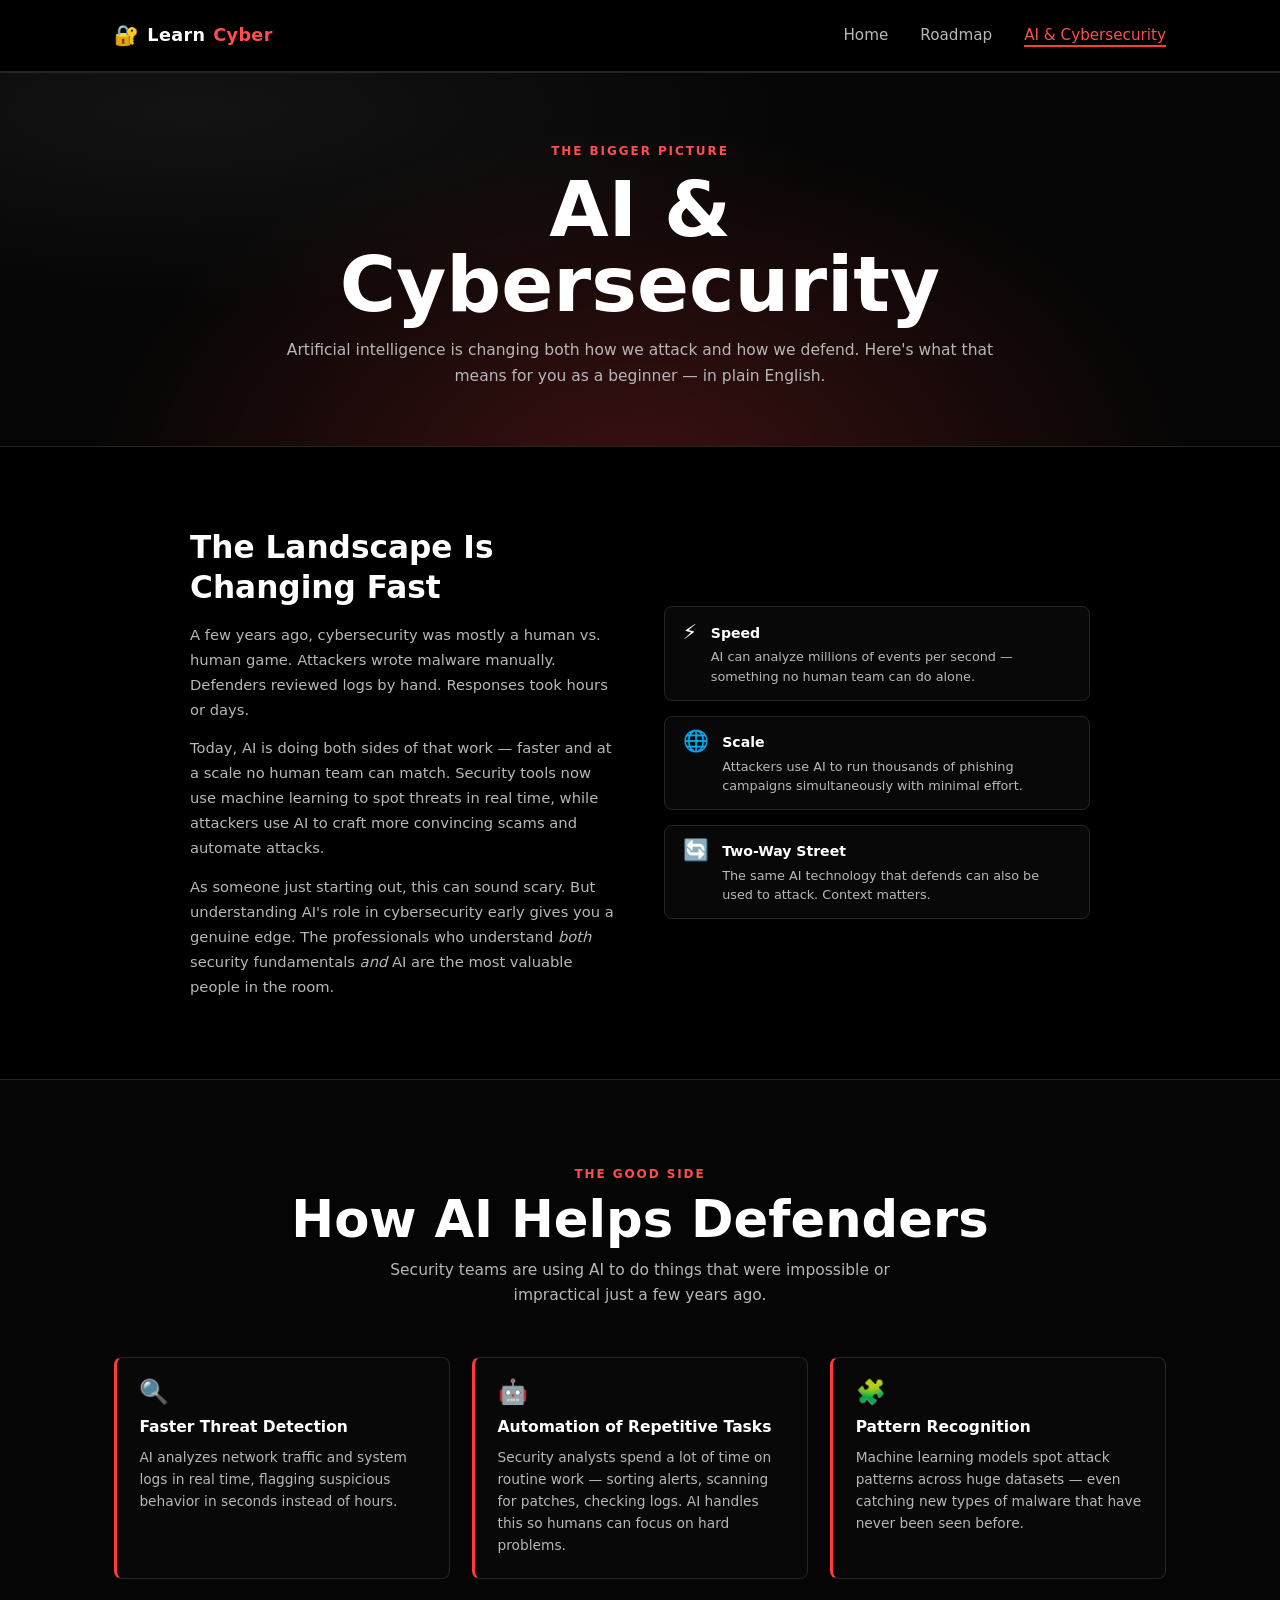
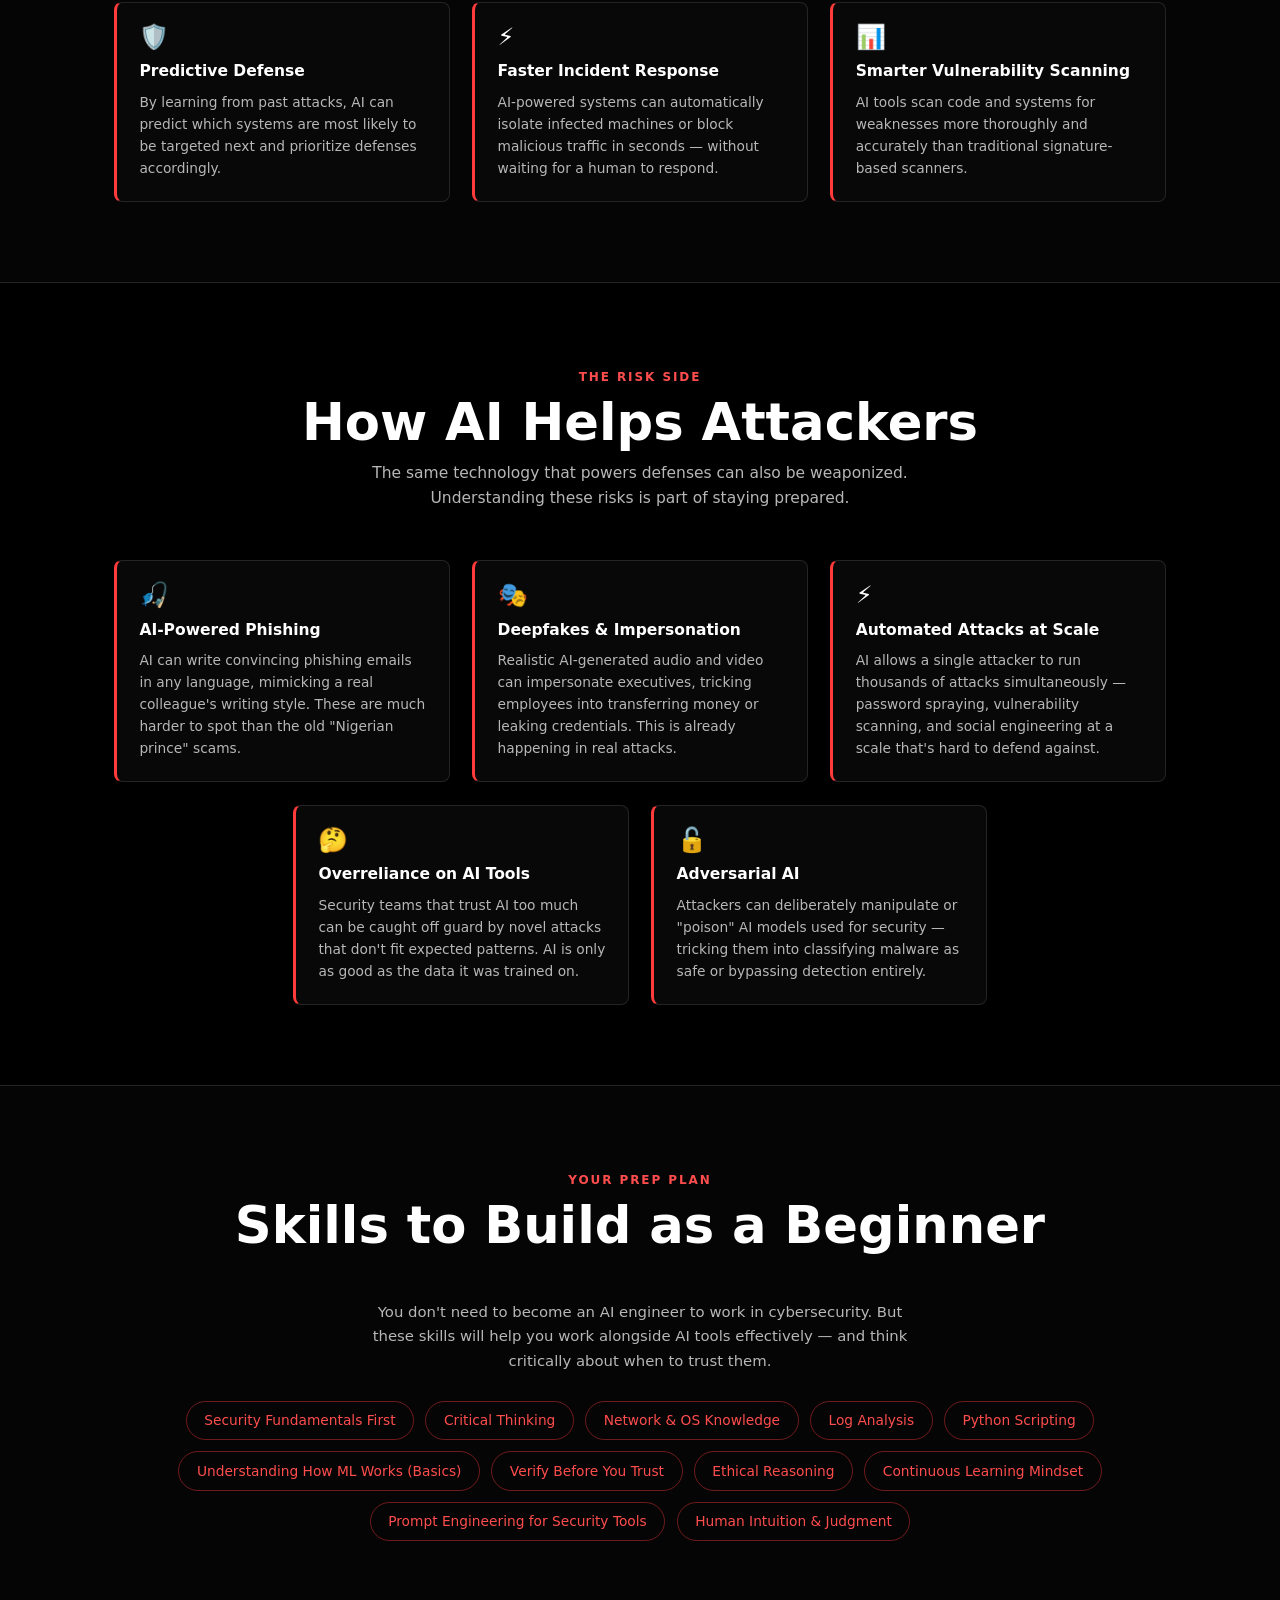
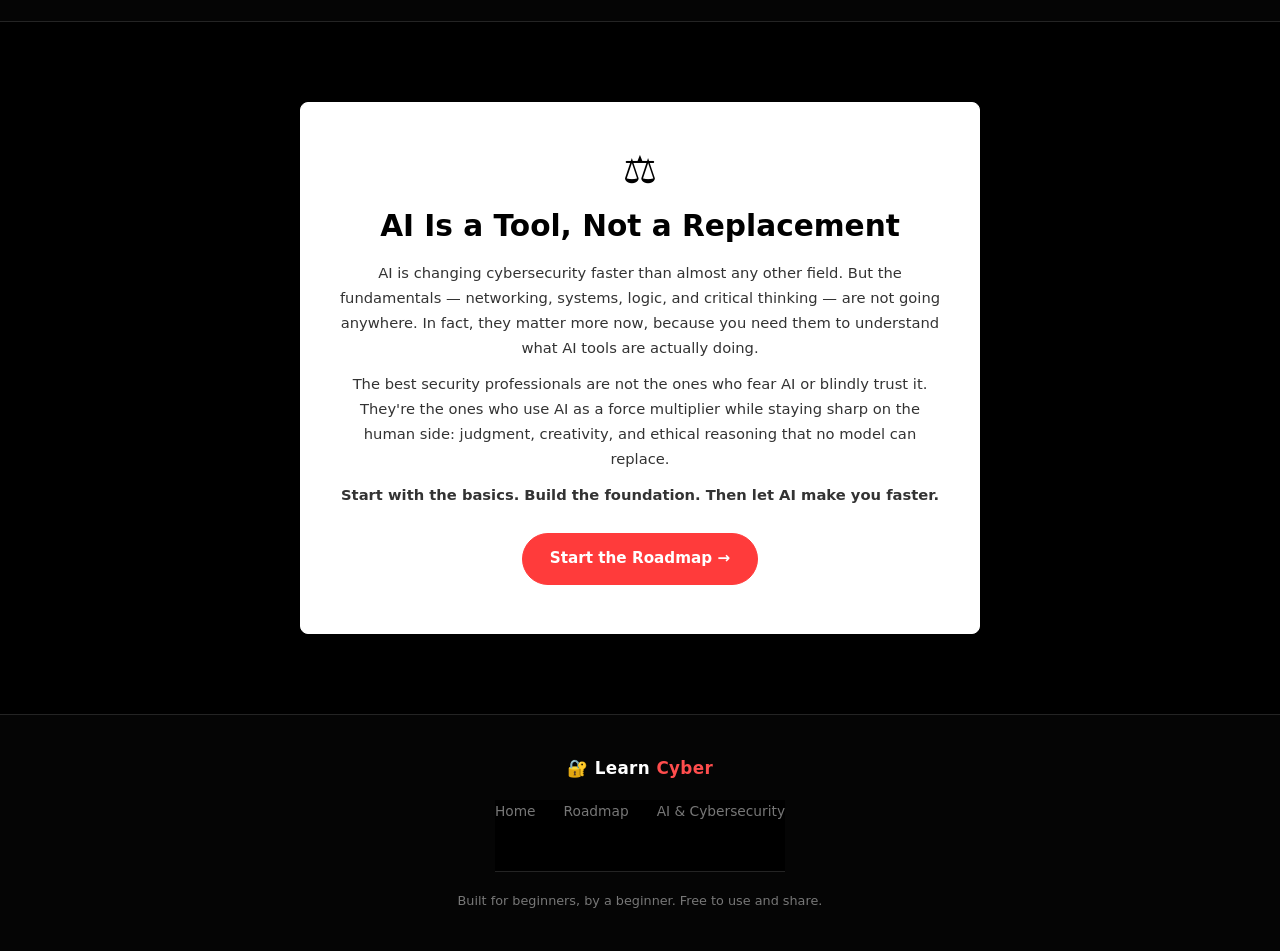
==== commit 6a9f1fa0: "Balance card grids with centered final rows" ====
--- a/ai-cybersecurity.html
+++ b/ai-cybersecurity.html
@@ -133,7 +133,7 @@
       </div>
 
       <!-- Six benefit cards -->
-      <div class="grid-auto">
+      <div class="grid-balanced">
 
         <div class="benefit-card">
           <span class="ci">🔍</span>
@@ -213,7 +213,7 @@
       </div>
 
       <!-- Five risk cards -->
-      <div class="grid-auto">
+      <div class="grid-balanced">
 
         <div class="risk-card">
           <span class="ci">🎣</span>
--- a/styles.css
+++ b/styles.css
@@ -370,6 +370,9 @@
 .grid-3   { display: grid; grid-template-columns: repeat(3,1fr); gap: 1.4rem; }
 .grid-2   { display: grid; grid-template-columns: repeat(2,1fr); gap: 1.4rem; }
 .grid-auto{ display: grid; grid-template-columns: repeat(auto-fit, minmax(210px,1fr)); gap: 1.4rem; }
+.grid-balanced { display: grid; grid-template-columns: repeat(6,1fr); gap: 1.4rem; }
+.grid-balanced > * { grid-column: span 2; }
+.grid-balanced > :nth-last-child(2):nth-child(3n + 1) { grid-column: 2 / span 2; }
 
 /* ============================================================
    TOPIC PREVIEW CARDS  (index.html "What You'll Learn")
@@ -525,6 +528,7 @@
   border-radius: 100px;
   font-size: 0.78rem;
   font-weight: 500;
+  text-decoration: none;
 }
 
 /* Next Step box inside accordion */
@@ -541,6 +545,8 @@
 .next-step-icon { font-size: 1rem; flex-shrink: 0; line-height: 1.6; }
 .next-step p    { color: var(--muted); font-size: 0.86rem; line-height: 1.6; margin: 0; }
 .next-step strong { color: var(--green); }
+.next-step a { color: inherit; text-decoration: underline; text-decoration-color: transparent; transition: text-decoration-color 0.2s; }
+.next-step a:hover { text-decoration-color: currentColor; }
 
 /* ============================================================
    AI PAGE — BENEFIT & RISK CARDS
@@ -671,6 +677,9 @@
 /* Tablet */
 @media (max-width: 900px) {
   .grid-3   { grid-template-columns: repeat(2,1fr); }
+  .grid-balanced { grid-template-columns: repeat(2,1fr); }
+  .grid-balanced > *,
+  .grid-balanced > :nth-last-child(2):nth-child(3n + 1) { grid-column: auto; }
   .ai-intro { grid-template-columns: 1fr; gap: 2rem; }
 }
 
@@ -681,7 +690,7 @@
   .hamburger  { display: flex; }
 
   /* Single-column grids */
-  .grid-3, .grid-2 { grid-template-columns: 1fr; }
+  .grid-3, .grid-2, .grid-balanced { grid-template-columns: 1fr; }
 
   section { padding: 3.5rem 1.25rem; }
 
